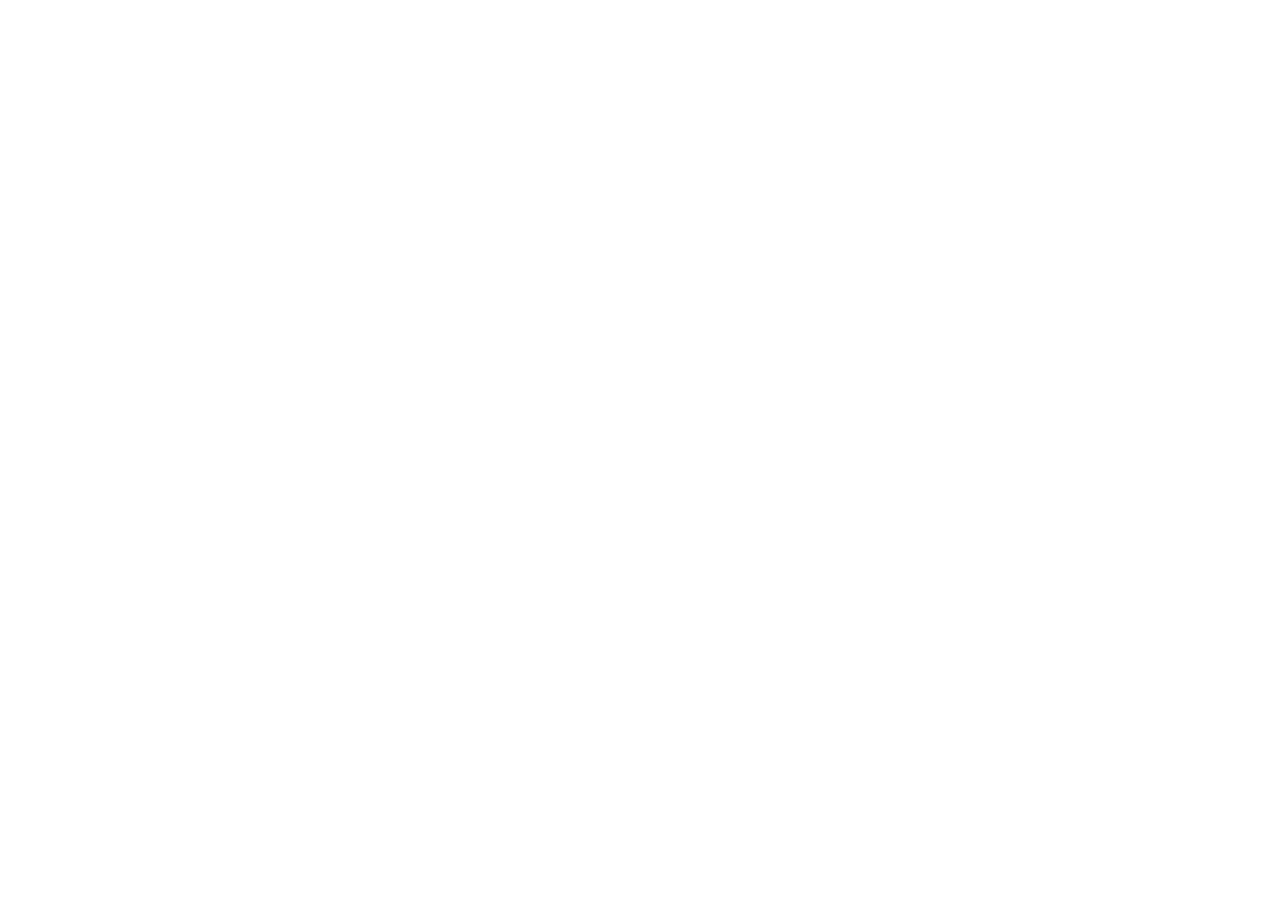
==== private_0517_story.html @ d997587d "Add files via upload" ====
<!DOCTYPE HTML>
<!--
	Ethereal by HTML5 UP
	html5up.net | @ajlkn
	Free for personal and commercial use under the CCA 3.0 license (html5up.net/license)
-->
<html>
	<head>
		<script>
			// 立即检查令牌
			(function() {
				const token = sessionStorage.getItem('access_token');
				if (token !== 'entry_granted_0517') {
					// 清除可能存在的伪造令牌
					sessionStorage.clear();
					window.location.href = "https://www.mps.gov.cn/n2253534/n2253543/c9257095/content.html";
				}
			})();
		</script>
		<title>我是你爹</title>
		<meta charset="utf-8" />
		<meta name="viewport" content="width=device-width, initial-scale=1, user-scalable=no" />
		<link rel="stylesheet" href="assets/css/main.css" />
		<link rel="icon" href="images/favicon.ico" type="image/x-icon">
    	<link rel="shortcut icon" href="images/favicon.ico" type="image/x-icon">
		<noscript><link rel="stylesheet" href="assets/css/noscript.css" /></noscript>
	</head>
	<body class="is-preload">

		<!-- Page Wrapper -->
			<div id="page-wrapper">

				<!-- Wrapper -->
					<div id="wrapper">

						<!-- Panel (Banner) -->
							<section class="panel banner right">
								<div class="content color0 span-3-75">
									<h1 class="major" style="font-size: 2.4rem;">草食章鱼&amp;汉谟拉比<br />
									共处记录站</h1>
									<p style="text-indent: 2em; font-size: 1rem; width: 22rem; max-width: 100%;line-height:1.6;">如果你看到了这段话，说明我已经把它做出来了。这很好；我希望我们的协议三·草履虫·汉谟拉比先生和草食章鱼·乐扣坦克·复活节石像女士以后都可以一直这样的好。</p>
									<ul class="actions">
										<li><a href="#first" class="button primary color1 circle icon solid fa-angle-right">Next</a></li>
									</ul>
								</div>
								<div class="image filtered span-1-75" data-position="25% 25%">
									<img src="images/pic01.png" alt="" />
								</div>
							</section>

						<!-- Panel (Spotlight) -->
							<section class="panel spotlight medium right" id="first">
								<div class="content span-7">
									<h2 class="major" style="font-size: 2.4rem;">相遇已是上上签</h2>
									<p style="text-indent: 2em; font-size: 1rem; width: 28rem; max-width: 100%;line-height:1.6;">或许分别并没有那么可怕：65万个小时后，当我们氧化成风，也能变成同一杯啤酒上两朵相邻的泡沫，在同一条光柱中打转。一切的原子都还在那里，不曾有任何变化，就算陨石击穿地球也仅仅只是重新洗了手中的牌。然而每每想到这一局我们恰好摸到了同花顺，恰好在牌被洗掉之前，能够看到你的笑靥，拥抱你的温温柔，我便又觉得相遇这件事，还是要比永恒更沉一些的。</p>
								</div>
								<div class="image filtered tinted" data-position="top left">
									<img src="images/pic02.jpg" alt="" />
								</div>
							</section>

						<section class="panel color1">
    <div class="intro joined" style="width: 38rem; max-width: 100%;">
        <h2 class="major" style="font-size: 2.4rem;">时间河中锚</h2>
        <p style="text-indent: 2em; font-size: 1rem; width: 38rem; max-width: 100%;">逝者如斯夫，不舍昼夜。所幸，我们的感情就像时间河中的锚；爱人的眼眸是时光的剪影；我们为彼此镌刻生命的痕迹。</p><p style="text-indent: 2em;">

		在过去，你是我生命中少女的香，是校园中的绚烂与纯真。而在未来，你是与我并肩走过四季的爱侣。我们的记忆会是冬日中氤氲的温泉蒸汽，是餐桌上烛光中伴侣的眼眸，是窝在沙发上披在我们身上的毯子和随手拆开的零食——电影或好或坏，情节也有可能被遗忘；但你靠在我肩上的重量、偶尔的笑声、以及灯光暗下去后那份安静的陪伴，会在记忆里停留很久很久。</p><p style="text-indent: 2em;">

		时间依旧残酷地向前；但，我们也在一点点填满它。过去不再只是远去的背影，未来也不只是模糊的想象——大概因为在每一个当下，你都在我身旁。</p>
    </div>
<div class="inner" style="display: flex; flex-direction: column; justify-content: center;">
    <h3 style="margin-bottom: 1.5rem; font-size: 2.8rem;">我们认识的时间</h3>
        <div id="timer-container" style="display: flex; gap: 20px; flex-wrap: wrap;">
            <div style="background: rgba(255, 255, 255, 0.1); padding: 35px 20px; border-radius: 15px; text-align: center; flex: 1; min-width: 140px; border: 1px solid rgba(255, 255, 255, 0.15); box-shadow: 0 4px 15px rgba(0,0,0,0.1);">
                <span id="days" style="display: block; font-size: 2.8rem; font-weight: bold; color: #ffffff; line-height: 1; letter-spacing: -1px;">0</span>
                <span style="font-size: 0.85rem; text-transform: uppercase; opacity: 0.6; letter-spacing: 0.15em; margin-top: 15px; display: block;">Days</span>
            </div>
            <div style="background: rgba(255, 255, 255, 0.1); padding: 35px 20px; border-radius: 15px; text-align: center; flex: 1; min-width: 140px; border: 1px solid rgba(255, 255, 255, 0.15); box-shadow: 0 4px 15px rgba(0,0,0,0.1);">
                <span id="hours" style="display: block; font-size: 2.8rem; font-weight: bold; color: #ffffff; line-height: 1;">0</span>
                <span style="font-size: 0.85rem; text-transform: uppercase; opacity: 0.6; letter-spacing: 0.15em; margin-top: 15px; display: block;">Hours</span>
            </div>
            <div style="background: rgba(255, 255, 255, 0.1); padding: 35px 20px; border-radius: 15px; text-align: center; flex: 1; min-width: 140px; border: 1px solid rgba(255, 255, 255, 0.15); box-shadow: 0 4px 15px rgba(0,0,0,0.1);">
                <span id="minutes" style="display: block; font-size: 2.8rem; font-weight: bold; color: #ffffff; line-height: 1;">0</span>
                <span style="font-size: 0.85rem; text-transform: uppercase; opacity: 0.6; letter-spacing: 0.15em; margin-top: 15px; display: block;">Minutes</span>
            </div>
            <div style="background: rgba(255, 255, 255, 0.1); padding: 35px 20px; border-radius: 15px; text-align: center; flex: 1; min-width: 140px; border: 1px solid rgba(255, 255, 255, 0.15); box-shadow: 0 4px 15px rgba(0,0,0,0.1);">
                <span id="seconds" style="display: block; font-size: 2.8rem; font-weight: bold; color: #ffffff; line-height: 1;">0</span>
                <span style="font-size: 0.85rem; text-transform: uppercase; opacity: 0.6; letter-spacing: 0.15em; margin-top: 15px; display: block;">Seconds</span>
            </div>
        </div>

        <script>
            function updateTimer() {
                const startDate = new Date('2021-01-16T00:00:00');
                const now = new Date();
                const diff = now - startDate;

                const d = Math.floor(diff / (1000 * 60 * 60 * 24));
                const h = Math.floor((diff / (1000 * 60 * 60)) % 24);
                const m = Math.floor((diff / (1000 * 60)) % 60);
                const s = Math.floor((diff / 1000) % 60);

                document.getElementById('days').innerText = d;
                document.getElementById('hours').innerText = h.toString().padStart(2, '0');
                document.getElementById('minutes').innerText = m.toString().padStart(2, '0');
                document.getElementById('seconds').innerText = s.toString().padStart(2, '0');
            }
            setInterval(updateTimer, 1000);
            updateTimer();
        </script>
    </div>
</section>

						<!-- Panel (Spotlight) -->
							<section class="panel spotlight large left">
								<div class="content span-3" style="width: 18rem; max-width: 100%;"">
									<h2 class="major" style="font-size: 2.4rem; ">好正经啊编不出来了</h2>
									<p style="text-indent: 2em; font-size: 1rem; width: 28rem; max-width: 100%; line-height:1.6;">海德格尔说，玫瑰花是没有理由的，它开花是因为它开花。我对你的爱也是，我爱你是因为你是你。你不必完美，不必时刻强大，也无需担惊受怕，这么多年过去，爱你已经像呼吸那样自然。老婆很可爱也很真诚，愿意把一颗真心就这样捧给我，我也会回以同样的真心。好正经啊编不出来了</p>
								</div>
								<div class="image filtered tinted" data-position="top right">
									<img src="images/pic03.jpg" alt="" />
								</div>
							</section>

						<!-- Panel -->
							<section class="panel">
								<div class="intro color2" style="width: 28rem; max-width: 100%; display: flex; flex-direction: column; justify-content: center; align-items: center; text-align: center;">
									<h2 class="major" style="font-size: 2.4rem; width: 100%; text-align: left;">照片墙</h2>
									<p style="text-indent: 2em; margin-top: 2rem; margin-bottom: 2rem; text-align: left;">每个小王子都有他独特的玫瑰。我们在这些像素的点点滴滴中记录下只有彼此能欣赏到的美貌。往后我们会有更多的合照；一张一张存下来，为我们的感情佩戴上最值得骄傲的证章。</p>
									<div class="illustration" style="width: 100%;">
										<img src="images/little_prince.png" alt="小王子与玫瑰" style="width: 80%; max-width: 200px; height: auto; opacity: 0.9;" />
									</div>
								</div>
								<div class="gallery">
									<div class="group span-3">
										<a href="images/gallery/fulls/01.jpg" class="image filtered span-3" data-position="bottom"><img src="images/gallery/thumbs/01.jpg" alt="" /></a>
										<a href="images/gallery/fulls/02.jpg" class="image filtered span-1-5" data-position="center"><img src="images/gallery/thumbs/02.jpg" alt="" /></a>
										<a href="images/gallery/fulls/03.jpg" class="image filtered span-1-5" data-position="bottom"><img src="images/gallery/thumbs/03.jpg" alt="" /></a>
									</div>
									<a href="images/gallery/fulls/04.jpg" class="image filtered span-2-5" data-position="top"><img src="images/gallery/thumbs/04.jpg" alt="" /></a>
									<div class="group span-4-5">
										<a href="images/gallery/fulls/05.jpg" class="image filtered span-3" data-position="top"><img src="images/gallery/thumbs/05.jpg" alt="" /></a>
										<a href="images/gallery/fulls/06.jpg" class="image filtered span-1-5" data-position="center"><img src="images/gallery/thumbs/06.jpg" alt="" /></a>
										<a href="images/gallery/fulls/07.jpg" class="image filtered span-1-5" data-position="bottom"><img src="images/gallery/thumbs/07.jpg" alt="" /></a>
										<a href="images/gallery/fulls/08.jpg" class="image filtered span-3" data-position="top"><img src="images/gallery/thumbs/08.jpg" alt="" /></a>
									</div>
									<a href="images/gallery/fulls/09.jpg" class="image filtered span-2-5" data-position="right"><img src="images/gallery/thumbs/09.jpg" alt="" /></a>
								</div>
							</section>

						<!-- Panel -->
							<section class="panel color4-alt">
								<div class="intro color4" style="width:25rem">
									<h2 class="major">写在后面的话</h2>
									<p style="width:18rem; text-indent: 2em">我做这些的初衷是为了创造一个安放我们记忆的地方。每每想到我们的生活中有那么多与彼此共同创造的细碎美好在记忆中被慢慢遗忘，我便又要感到深深的遗憾了。当然——我们总是可以创造更多，我们有往后余生那大把大把的时间。唉，可惜人总是不知足的；我便也这样笨拙地以这种方式收集我们所有细碎的美好。</p>
								</div>
								<div class="inner columns divided">
									<div class="span-3-25" style="width: 32rem; max-width: 100%;">
										<section id="features">
										<header>
											<h2 style="font-size: 2rem;">功能</h2>
										</header>
										<div class="content">
											<div class="feature-container">
												<div class="feature-column">
													<a href="#guestbook" class="button primary fit">留言板</a>
													<a href="#todo-list" class="button fit">恋爱清单</a>
												</div>
												<!-- <div class="feature-column">
													<a href="playlist.html" class="button fit">我们的歌单</a>
													<a href="timeline.html" class="button fit">时间轴</a>
												</div> -->
												<div class="feature-column">
													<a href="album.html" class="button fit">相册回顾</a>
													<a href="tools.html" class="button fit">决策小工具</a>
												</div>
												</div>
										</div>
									</section>
									</div>
								</div>
							</section>

						<!-- Panel -->
							<section class="panel color2-alt">
								<div class="intro color2">
									<h2 class="major">想不出来写啥了</h2>
									<p>啊啊啊啊啊啊宝宝你是一个香香软软甜甜糯糯蜂蜜奶油甜甜腻腻酥酥脆脆滑滑嫩嫩绵绵密密弹弹润润丝丝滑滑蓬蓬松松香香甜甜油油润润细细软软密密实实润润甜甜酥酥软软嫩嫩滑滑松松软软甜甜蜜蜜细细绵绵香香浓浓的小蛋糕 </p>
								</div>
<div class="inner columns aligned">
  <div class="inner" style="display: flex !important; flex-wrap: nowrap !important; align-items: flex-start; padding-left: 2rem !important; margin-left: 0 !important;">
    
    <div id="guestbook" class="span-2-25" style="margin-right: 2rem; margin-left: 0rem !important;"" > 
        <h3 class="major" style="font-size: 1.8rem; width: 100%;">发送留言</h3>
        <form id="guestbook-form">
            <div class="field">
                <label for="gb-name" style="font-size: 1.2rem; width: 100%;">昵称</label>
                <input type="text" name="gb-name" id="gb-name" placeholder="你的名字" />
            </div>
            <div class="field" style="margin-top: 1rem !important;">
                <label for="gb-message" style="font-size: 1.2rem; width: 100%;">想说的话</label>
                <textarea name="gb-message" id="gb-message" placeholder="写下此刻的想法..." rows="4"></textarea>
            </div>
            <ul class="actions" style="margin-top: 2rem !important;">
                <li><input type="submit" value="提交留言" class="primary" style="font-size: 1.2rem !important;"/></li>
            </ul>
        </form>
		
    </div>

			<div class="span-3-5" style="white-space: nowrap; height: 500px; display: block !important;">
			
			<div style="display: inline-block; vertical-align: top; white-space: normal; width: 80%; padding-right: 2rem; margin-top: 0;">
				<h3 class="major" style="font-size: 1.8rem; width: 100%;">留言墙</h3>
				<div id="message-list" style="overflow-y: auto; max-height: 400px; padding-right: 1rem;">
					<div class="box" style="margin-bottom: 1rem;">
						<p><strong>0517:</strong> 测试</p>
						<span style="font-size: 0.8rem; color: rgba(255,255,255,0.5);">2026-04-27</span>
					</div>
				</div>
			</div>

			<div style="
				display: inline-block; 
				vertical-align: top; 
				position: relative;
				top: -20px;           
				width: 6px; 
				height: 460px; 
				background: rgba(255, 255, 255, 0.6); ">
			</div>
		</div>

</div>


<style>
    #list-section { 
        width: 500px; 
        height: 300px; 
        overflow-y: auto; 
        border-bottom: 1px dashed rgba(255,255,255,0.2); 
        margin-bottom: 10px; 
    }
    
	.list-item { 
		display: flex; 
		align-items: center; 
		padding: 12px 8px;   
		border-bottom: 1px solid rgba(255,255,255,0.1); 
	}
    
    .icon-box { 
        width: 20px; 
        height: 20px; 
        border: 2px solid #fff; 
        margin-right: 10px; 
        display: flex; 
        align-items: center; 
        justify-content: center; 
        cursor: pointer; 
        flex-shrink: 0; 
    }

    .circle { border-radius: 50%; }
    .square { border-radius: 2px; }

    .content { 
        flex-grow: 1; 
        color: #fff; 
        white-space: normal;
        word-break: break-all;
        line-height: 1.4;
		font-size: 26px;
    }

    .completed { text-decoration: line-through; opacity: 0.5; text-decoration-thickness: 1.5px;}
    .to-delete { text-decoration: line-through; color: #ffff00; text-decoration-thickness: 1.5px;}
    
    .checked-green::after { 
		content: '✓'; 
		color: #00ff00; 
		font-weight: bold; 
		font-size: 28px;
	}
    .checked-red::after { 
		content: '✘'; 
		color: #ff0000; 
		font-weight: bold; 
		font-size: 28px;
		font-family: "Comic Sans MS", "Cursive", sans-serif; 
    	display: block;
    	transform: rotate(5deg);
	}	
    
    .controls { 
		display: flex; 
		gap: 10px; 
		align-items: center; 
		width: 500px; 
		margin-top: 10px; 
	}
    
    #input-box { 
        flex-grow: 1; 
        height: 30px; 
        padding: 0 10px; 
        visibility: hidden; 
        background: rgba(255,255,255,0.1); 
        border: 1px solid #fff; 
        color: #fff; 
        min-width: 0;
    }
    
    .btn-todo { 
        width: 60px; 
        height: 45px; 
        cursor: pointer; 
        font-size: 24px; 
        background: none; 
        border: 1px solid #fff; 
        color: #fff; 
        flex-shrink: 0; 

		display: flex;
		align-items: center;      
		justify-content: center;  
		padding: 0;               
    }

	.todo-wrapper {
		display: flex;
		flex-direction: column; 
		align-items: flex-start; 
		width: 500px;           
	}


	#list-section, .controls {
		flex-shrink: 0; 
	}
</style>

<div class="todo-wrapper" id="todo-list">
    <div class="todo-header"><h3 style="font-size: 1.8rem;">想要共同做的todo-list</h3></div>

    <div id="list-section">
        <div id="list-container"></div>
    </div>

    <div class="controls">
        <input type="text" id="input-box" placeholder="输入新任务...">
        <button id="btn-main" class="btn-todo">+</button>
        <button id="btn-sub" class="btn-todo">🗑</button>
    </div>
</div>

			<div style="
				display: inline-block; 
				vertical-align: top; 
				position: relative;
				top: -20px;           
				width: 6px; 
				height: 460px; 
				background: rgba(255, 255, 255, 0.6);
				margin-left: 8rem !important; ">
			</div>

<script>
    (function() {
		let mode = 'normal';
		const listContainer = document.getElementById('list-container');
		const inputBox = document.getElementById('input-box');
		const btnMain = document.getElementById('btn-main');
		const btnSub = document.getElementById('btn-sub');

		btnMain.addEventListener('click', () => handleMainBtn());
		btnSub.addEventListener('click', () => handleSubBtn());
		window.addEventListener('load', loadData);

  		addEventListener('load', loadData);

        function saveData() {
			const items = Array.from(document.querySelectorAll('.list-item')).map(item => ({
				text: item.querySelector('.content').innerText,
				isCompleted: item.querySelector('.content').classList.contains('completed')
			}));
			localStorage.setItem('myTodoList', JSON.stringify(items));
		}

        function loadData() {
            const savedData = localStorage.getItem('myTodoList');
            if (savedData) {
                const items = JSON.parse(savedData);
                listContainer.innerHTML = '';
                items.forEach(item => { createItemDOM(item.text, item.isCompleted); });
            }
        }

        function createItemDOM(text, isCompleted) {
			const itemDiv = document.createElement('div');
			itemDiv.className = 'list-item';
			
			itemDiv.innerHTML = `
				<div class="icon-box circle ${isCompleted ? 'checked-green' : ''}"></div>
				<div class="content ${isCompleted ? 'completed' : ''}">${text}</div>
			`;
			listContainer.appendChild(itemDiv);
		}

			listContainer.addEventListener('click', (e) => {
				const icon = e.target.closest('.icon-box');
				if (!icon) return;

				if (mode === 'normal') {
					const content = icon.nextElementSibling;
					icon.classList.toggle('checked-green');
					content.classList.toggle('completed');
					saveData();
				} else if (mode === 'deleting') {
					const content = icon.nextElementSibling;
					icon.classList.toggle('checked-red');
					content.classList.toggle('to-delete');
				}
		});


        window.handleMainBtn = function() {
            if (mode === 'normal') enterAddMode();
            else if (mode === 'adding') submitAdd();
            else if (mode === 'deleting') confirmDelete();
        };

        window.handleSubBtn = function() {
            if (mode === 'normal') enterDeleteMode();
            else resetUI();
        };

        function enterAddMode() {
            mode = 'adding';
            inputBox.style.visibility = 'visible';
            btnMain.innerText = '√';
            btnSub.innerText = 'X';
        }

        function submitAdd() {
            const text = inputBox.value.trim();
            if (text) {
                createItemDOM(text, false);
                saveData();
            }
            resetUI();
        }

        function enterDeleteMode() {
			mode = 'deleting';
			btnMain.innerText = '√';
			btnSub.innerText = 'X';
			document.querySelectorAll('.icon-box').forEach(icon => {
				icon.className = 'icon-box square';
			});
		}

        function confirmDelete() {
            document.querySelectorAll('.list-item').forEach(item => {
                if (item.querySelector('.to-delete')) item.remove();
            });
            saveData();
            resetUI();
        }

        function resetUI() {
			mode = 'normal';
			inputBox.value = '';
			inputBox.style.visibility = 'hidden';
			btnMain.innerText = '+';
			btnSub.innerText = '🗑';	
			document.querySelectorAll('.list-item').forEach(item => {
				const icon = item.querySelector('.icon-box');
				const content = item.querySelector('.content');
				
				icon.className = `icon-box circle ${content.classList.contains('completed') ? 'checked-green' : ''}`;
				content.classList.remove('to-delete');
			});
		}
    })();
</script>
</div>
									
									
									
									
							</section>

						<!-- Copyright -->
							<div class="copyright">&copy; Untitled. Design: <a href="https://html5up.net">HTML5 UP</a>.</div>

					</div>

			</div>

		<!-- Scripts -->
			<script src="assets/js/jquery.min.js"></script>
			<script src="assets/js/browser.min.js"></script>
			<script src="assets/js/breakpoints.min.js"></script>
			<script src="assets/js/main.js"></script>

<script>
document.addEventListener('DOMContentLoaded', () => {
    const form = document.getElementById('guestbook-form');
    const messageList = document.getElementById('message-list');

    // 1. 页面加载时：从 localStorage 读取并渲染已有留言
    const loadMessages = () => {
        const savedMessages = JSON.parse(localStorage.getItem('my_guestbook_messages')) || [];
        messageList.innerHTML = ''; // 清空当前列表
        savedMessages.forEach(msg => {
            renderMessage(msg.name, msg.content, msg.date);
        });
    };

    // 2. 渲染单条留言的函数 (保持你原来的 HTML 结构)
    const renderMessage = (name, content, date) => {
        const messageBox = document.createElement('div');
        messageBox.className = 'box';
        messageBox.style.marginBottom = '1rem';
        messageBox.innerHTML = `
            <p><strong>${name}:</strong> ${content}</p>
            <span style="font-size: 0.8rem; color: rgba(255,255,255,0.5);">${date}</span>
        `;
        // 新留言放在最上面
        messageList.insertBefore(messageBox, messageList.firstChild);
    };

    // 3. 提交表单时的逻辑
    form.addEventListener('submit', (e) => {
        e.preventDefault(); // 阻止页面刷新

        const nameInput = document.getElementById('gb-name');
        const messageInput = document.getElementById('gb-message');
        
        if (!nameInput.value || !messageInput.value) return;

        const date = new Date().toISOString().split('T')[0]; // 获取当前日期 YYYY-MM-DD
        const newMsg = {
            name: nameInput.value,
            content: messageInput.value,
            date: date
        };

        // 保存到 localStorage
        const savedMessages = JSON.parse(localStorage.getItem('my_guestbook_messages')) || [];
        savedMessages.push(newMsg);
        localStorage.setItem('my_guestbook_messages', JSON.stringify(savedMessages));

        // 实时同步到右侧墙上
        renderMessage(newMsg.name, newMsg.content, newMsg.date);

        // 清空输入框
        form.reset();
    });

    loadMessages();
});
</script>

	</body>
</html>
---- assets/css/main.css ----
@import url(fontawesome-all.min.css);
@import url("https://fonts.googleapis.com/css?family=Source+Sans+Pro:300,400,300i,400i");

/*
	Ethereal by HTML5 UP
	html5up.net | @ajlkn
	Free for personal and commercial use under the CCA 3.0 license (html5up.net/license)
*/

html, body, div, span, applet, object,
iframe, h1, h2, h3, h4, h5, h6, p, blockquote,
pre, a, abbr, acronym, address, big, cite,
code, del, dfn, em, img, ins, kbd, q, s, samp,
small, strike, strong, sub, sup, tt, var, b,
u, i, center, dl, dt, dd, ol, ul, li, fieldset,
form, label, legend, table, caption, tbody,
tfoot, thead, tr, th, td, article, aside,
canvas, details, embed, figure, figcaption,
footer, header, hgroup, menu, nav, output, ruby,
section, summary, time, mark, audio, video {
	margin: 0;
	padding: 0;
	border: 0;
	font-size: 100%;
	font: inherit;
	vertical-align: baseline;}

article, aside, details, figcaption, figure,
footer, header, hgroup, menu, nav, section {
	display: block;}

body {
	line-height: 1;
}

ol, ul {
	list-style: none;
}

blockquote, q {
	quotes: none;
}

	blockquote:before, blockquote:after, q:before, q:after {
		content: '';
		content: none;
	}

table {
	border-collapse: collapse;
	border-spacing: 0;
}

body {
	-webkit-text-size-adjust: none;
}

mark {
	background-color: transparent;
	color: inherit;
}

input::-moz-focus-inner {
	border: 0;
	padding: 0;
}

input, select, textarea {
	-moz-appearance: none;
	-webkit-appearance: none;
	-ms-appearance: none;
	appearance: none;
}

/* Page */

	@-moz-keyframes load-spinner {
		0% {
			-moz-transform: rotate(0deg);
			-webkit-transform: rotate(0deg);
			-ms-transform: rotate(0deg);
			transform: rotate(0deg);
		}

		100% {
			-moz-transform: rotate(360deg);
			-webkit-transform: rotate(360deg);
			-ms-transform: rotate(360deg);
			transform: rotate(360deg);
		}
	}

	@-webkit-keyframes load-spinner {
		0% {
			-moz-transform: rotate(0deg);
			-webkit-transform: rotate(0deg);
			-ms-transform: rotate(0deg);
			transform: rotate(0deg);
		}

		100% {
			-moz-transform: rotate(360deg);
			-webkit-transform: rotate(360deg);
			-ms-transform: rotate(360deg);
			transform: rotate(360deg);
		}
	}

	@-ms-keyframes load-spinner {
		0% {
			-moz-transform: rotate(0deg);
			-webkit-transform: rotate(0deg);
			-ms-transform: rotate(0deg);
			transform: rotate(0deg);
		}

		100% {
			-moz-transform: rotate(360deg);
			-webkit-transform: rotate(360deg);
			-ms-transform: rotate(360deg);
			transform: rotate(360deg);
		}
	}

	@keyframes load-spinner {
		0% {
			-moz-transform: rotate(0deg);
			-webkit-transform: rotate(0deg);
			-ms-transform: rotate(0deg);
			transform: rotate(0deg);
		}

		100% {
			-moz-transform: rotate(360deg);
			-webkit-transform: rotate(360deg);
			-ms-transform: rotate(360deg);
			transform: rotate(360deg);
		}
	}

	@-ms-viewport {
		width: device-width;
	}

	html {
		width: 100%;
		height: 100%;
	}

	html {
		box-sizing: border-box;
	}

	*, *:before, *:after {
		box-sizing: inherit;
	}

	body {
		display: -moz-flex;
		display: -webkit-flex;
		display: -ms-flex;
		display: flex;
		-moz-align-items: center;
		-webkit-align-items: center;
		-ms-align-items: center;
		align-items: center;
		-moz-justify-content: -moz-flex-start;
		-webkit-justify-content: -webkit-flex-start;
		-ms-justify-content: -ms-flex-start;
		justify-content: flex-start;
		-ms-overflow-style: scrollbar;
		width: 100%;
		height: 100%;
		min-height: 30rem;
		overflow: hidden;
	}

		body:before {
			-moz-animation: load-spinner 1s infinite linear;
			-webkit-animation: load-spinner 1s infinite linear;
			-ms-animation: load-spinner 1s infinite linear;
			animation: load-spinner 1s infinite linear;
			-moz-transition: opacity 0.25s ease;
			-webkit-transition: opacity 0.25s ease;
			-ms-transition: opacity 0.25s ease;
			transition: opacity 0.25s ease;
			-moz-transition-delay: 0s;
			-webkit-transition-delay: 0s;
			-ms-transition-delay: 0s;
			transition-delay: 0s;
			pointer-events: none;
			content: '';
			display: block;
			position: absolute;
			top: 50%;
			left: 50%;
			width: 4rem;
			height: 4rem;
			margin: -2rem 0 0 -2rem;
			background-image: url("data:image/svg+xml;charset=utf8,%3Csvg xmlns='http://www.w3.org/2000/svg' xmlns:xlink='http://www.w3.org/1999/xlink' width='96px' height='96px' viewBox='0 0 96 96' zoomAndPan='disable'%3E%3Cstyle%3Ecircle %7Bfill: transparent%3B stroke: %232e2b37%3B stroke-width: 1.5px%3B %7D%3C/style%3E%3Cdefs%3E%3CclipPath id='corner'%3E%3Cpolygon points='0,0 48,0 48,48 96,48 96,96 0,96' /%3E%3C/clipPath%3E%3C/defs%3E%3Cg clip-path='url(%23corner)'%3E%3Ccircle cx='48' cy='48' r='32'/%3E%3C/g%3E%3C/svg%3E");
			background-position: center;
			background-repeat: no-repeat;
			background-size: 4rem;
			opacity: 0;
		}

		body:after {
			pointer-events: none;
			content: '';
			display: block;
			position: fixed;
			top: 0;
			left: 0;
			width: 100%;
			height: 100%;
			z-index: -1;
			background-attachment: fixed;
			background-color: #e1e6e1;
			background-image: url("../../images/overlay.png"), url("../../images/bg.jpg");
			background-repeat: repeat, repeat-x;
			background-size: 128px 128px, cover;
		}

		body.is-preload *, body.is-preload *:before, body.is-preload *:after {
			-moz-animation: none !important;
			-webkit-animation: none !important;
			-ms-animation: none !important;
			animation: none !important;
			-moz-transition: none !important;
			-webkit-transition: none !important;
			-ms-transition: none !important;
			transition: none !important;
		}

		body.is-preload:before {
			-moz-transition: opacity 1s ease;
			-webkit-transition: opacity 1s ease;
			-ms-transition: opacity 1s ease;
			transition: opacity 1s ease;
			-moz-transition-delay: 0.75s;
			-webkit-transition-delay: 0.75s;
			-ms-transition-delay: 0.75s;
			transition-delay: 0.75s;
			opacity: 0.25;
		}

	@media screen and (max-width: 736px) {

		html {
			height: auto;
		}

		body {
			height: auto;
			overflow-x: hidden;
			overflow-y: auto;
		}

	}

	@media screen and (max-width: 480px) {

		html, body {
			min-width: 320px;
		}

	}

/* Typography */

	html {
		font-size: 18pt;
		font-size: 1vmax;
	}

		@media screen and (max-width: 1680px) {

			html {
				font-size: 12pt;
				font-size: 1.1vmax;
			}

		}

		@media screen and (max-width: 1280px) {

			html {
				font-size: 11pt;
				font-size: 1.5vmax;
			}

		}

	body, input, select, textarea {
		color: rgba(255, 255, 255, 0.75);
		font-family: "Source Sans Pro", Helvetica, sans-serif;
		font-size: 1rem;
		font-weight: 300;
		line-height: 1.65;
	}

	a {
		-moz-transition: color 0.2s ease-in-out, border-bottom-color 0.2s ease-in-out;
		-webkit-transition: color 0.2s ease-in-out, border-bottom-color 0.2s ease-in-out;
		-ms-transition: color 0.2s ease-in-out, border-bottom-color 0.2s ease-in-out;
		transition: color 0.2s ease-in-out, border-bottom-color 0.2s ease-in-out;
		color: inherit;
		border-bottom: dotted 1px;
		text-decoration: none;
	}

		a:hover {
			border-bottom-color: transparent;
			color: #ffe4b4;
		}

	strong, b {
		color: rgba(255, 255, 255, 0.875);
		font-weight: 400;
	}

	em, i {
		font-style: italic;
	}

	p {
		margin: 0 0 1.5rem 0;
	}

		body.is-ie p {
			width: 100%;
		}

	h1, h2, h3, h4, h5, h6 {
		color: rgba(255, 255, 255, 0.875);
		font-family: Arial, Helvetica, sans-serif;
		font-weight: 700;
		line-height: 1.3;
		margin: 0 0 0.75rem 0;
		letter-spacing: -0.05em;
	}

		h1 a, h2 a, h3 a, h4 a, h5 a, h6 a {
			color: inherit;
			text-decoration: none;
		}

	h1.major, h2.major, h3.major {
		position: relative;
	}

		h1.major:after, h2.major:after, h3.major:after {
			content: '';
			position: absolute;
			left: 0;
			width: 3.5rem;
			height: 0.1rem;
			background-color: rgba(255, 255, 255, 0.25);
		}

	h1 {
		font-size: 3rem;
		line-height: 1.2;
	}

		h1.major {
			margin: 0 0 2.625rem 0;
		}

			h1.major:after {
				bottom: -1.325rem;
			}

	h2 {
		font-size: 1.75rem;
		line-height: 1.2;
	}

		h2.major {
			margin: 0 0 1.9875rem 0;
		}

			h2.major:after {
				bottom: -1.2rem;
			}

	h3 {
		font-size: 1.325rem;
	}

		h3.major {
			margin: 0 0 1.875rem 0;
		}

			h3.major:after {
				bottom: -0.75rem;
			}

	h4 {
		font-size: 1rem;
	}

	h5 {
		font-size: 0.9rem;
	}

	h6 {
		font-size: 0.7rem;
	}

	sub {
		font-size: 0.8rem;
		position: relative;
		top: 0.5rem;
	}

	sup {
		font-size: 0.8rem;
		position: relative;
		top: -0.5rem;
	}

	blockquote {
		border-left: solid 0.25rem rgba(255, 255, 255, 0.25);
		font-style: italic;
		margin: 0 0 1.5rem 0;
		padding: 0.375rem 0 0.375rem 1.5rem;
	}

	code {
		background: rgba(255, 255, 255, 0.075);
		border-radius: 0.25rem;
		font-family: "Courier New", monospace;
		font-size: 0.8rem;
		margin: 0 0.25rem;
		padding: 0.25rem 0.65rem;
	}

	pre {
		-webkit-overflow-scrolling: touch;
		font-family: "Courier New", monospace;
		font-size: 0.8rem;
		margin: 0 0 1.5rem 0;
		white-space: pre-wrap;
	}

		pre code {
			display: block;
			line-height: 1.625;
			padding: 1rem 1.5rem;
			overflow-x: auto;
			margin: 0;
		}

	hr {
		border: 0;
		border-bottom: solid 2px rgba(255, 255, 255, 0.25);
		margin: 1.875rem 0;
	}

	.align-left {
		text-align: left;
	}

	.align-center {
		text-align: center;
	}

	.align-right {
		text-align: right;
	}

	@media screen and (max-width: 736px) {

		html {
			font-size: 12pt;
		}

		h1 {
			font-size: 2.25rem;
			line-height: 1.2;
		}

			h1.major {
				margin: 0 0 2.625rem 0;
			}

				h1.major:after {
					bottom: -1.325rem;
				}

		h2 {
			font-size: 1.5rem;
			line-height: 1.2;
		}

			h2.major {
				margin: 0 0 1.9875rem 0;
			}

				h2.major:after {
					bottom: -1.2rem;
				}

		h3 {
			font-size: 1rem;
		}

			h3.major {
				margin: 0 0 1.875rem 0;
			}

				h3.major:after {
					bottom: -0.75rem;
				}

		h4 {
			font-size: 1rem;
		}

		h5 {
			font-size: 0.9rem;
		}

		h6 {
			font-size: 0.7rem;
		}

		h1 br, h2 br, h3 br, h4 br, h5 br, h6 br {
			display: none;
		}

	}

	@media screen and (max-width: 360px) {

		html {
			font-size: 11pt;
		}

	}

/* Form */

	form {
		margin: 0 0 1.5rem 0;
	}

		form > :last-child {
			margin-bottom: 0;
		}

		form > .fields {
			display: -moz-flex;
			display: -webkit-flex;
			display: -ms-flex;
			display: flex;
			-moz-flex-wrap: wrap;
			-webkit-flex-wrap: wrap;
			-ms-flex-wrap: wrap;
			flex-wrap: wrap;
			width: calc(100% + 3rem);
			margin: -1.5rem 0 1.5rem -1.5rem;
		}

			form > .fields > .field {
				-moz-flex-grow: 0;
				-webkit-flex-grow: 0;
				-ms-flex-grow: 0;
				flex-grow: 0;
				-moz-flex-shrink: 0;
				-webkit-flex-shrink: 0;
				-ms-flex-shrink: 0;
				flex-shrink: 0;
				padding: 1.5rem 0 0 1.5rem;
				width: calc(100% - 1.5rem);
			}

				form > .fields > .field.half {
					width: calc(50% - 0.75rem);
				}

				form > .fields > .field.third {
					width: calc(100%/3 - 0.5rem);
				}

				form > .fields > .field.quarter {
					width: calc(25% - 0.375rem);
				}

		@media screen and (max-width: 736px) {

			form > .fields {
				width: calc(100% + 2.25rem);
				margin: -1.125rem 0 1.5rem -1.125rem;
			}

				form > .fields > .field {
					padding: 1.125rem 0 0 1.125rem;
					width: calc(100% - 1.125rem);
				}

					form > .fields > .field.half {
						width: calc(100% - 1.125rem);
					}

					form > .fields > .field.third {
						width: calc(100% - 1.125rem);
					}

					form > .fields > .field.quarter {
						width: calc(100% - 1.125rem);
					}

		}

	label {
		color: rgba(255, 255, 255, 0.875);
		display: block;
		font-family: Arial, Helvetica, sans-serif;
		font-size: 0.8rem;
		font-weight: 700;
		margin: 0 0 0.4875rem 0;
	}

	input[type="text"],
	input[type="password"],
	input[type="email"],
	input[type="tel"],
	select,
	textarea {
		-moz-appearance: none;
		-webkit-appearance: none;
		-ms-appearance: none;
		appearance: none;
		background: transparent;
		border: solid 2px rgba(255, 255, 255, 0.25);
		border-radius: 0.25rem;
		color: inherit;
		display: block;
		outline: 0;
		padding: 0 0.75rem;
		text-decoration: none;
		width: 100%;
	}

		input[type="text"]:invalid,
		input[type="password"]:invalid,
		input[type="email"]:invalid,
		input[type="tel"]:invalid,
		select:invalid,
		textarea:invalid {
			box-shadow: none;
		}

		input[type="text"]:focus,
		input[type="password"]:focus,
		input[type="email"]:focus,
		input[type="tel"]:focus,
		select:focus,
		textarea:focus {
			border-color: #ffe4b4;
		}

	option {
		background-color: rgba(255, 255, 255, 0.875);
		color: #2e2b37;
	}

	select {
		background-image: url("data:image/svg+xml;charset=utf8,%3Csvg xmlns='http://www.w3.org/2000/svg' width='40' height='40' preserveAspectRatio='none' viewBox='0 0 40 40'%3E%3Cpath d='M9.4,12.3l10.4,10.4l10.4-10.4c0.2-0.2,0.5-0.4,0.9-0.4c0.3,0,0.6,0.1,0.9,0.4l3.3,3.3c0.2,0.2,0.4,0.5,0.4,0.9 c0,0.4-0.1,0.6-0.4,0.9L20.7,31.9c-0.2,0.2-0.5,0.4-0.9,0.4c-0.3,0-0.6-0.1-0.9-0.4L4.3,17.3c-0.2-0.2-0.4-0.5-0.4-0.9 c0-0.4,0.1-0.6,0.4-0.9l3.3-3.3c0.2-0.2,0.5-0.4,0.9-0.4S9.1,12.1,9.4,12.3z' fill='rgba(255, 255, 255, 0.25)' /%3E%3C/svg%3E");
		background-size: 1.25rem;
		background-repeat: no-repeat;
		background-position: calc(100% - 1rem) center;
		height: 2.5rem;
		padding-right: 2.5rem;
		text-overflow: ellipsis;
	}

		select option {
			color: rgba(255, 255, 255, 0.875);
			background: #2e2b37;
		}

		select:focus::-ms-value {
			background-color: transparent;
		}

		select::-ms-expand {
			display: none;
		}

	input[type="text"],
	input[type="password"],
	input[type="email"],
	select {
		height: 2.5rem;
	}

	textarea {
		padding: 0.75rem 1rem;
	}

	input[type="checkbox"],
	input[type="radio"] {
		-moz-appearance: none;
		-webkit-appearance: none;
		-ms-appearance: none;
		appearance: none;
		display: block;
		float: left;
		margin-right: -2rem;
		opacity: 0;
		width: 1rem;
		z-index: -1;
	}

		input[type="checkbox"] + label,
		input[type="radio"] + label {
			text-decoration: none;
			position: relative;
			color: rgba(255, 255, 255, 0.75);
			cursor: pointer;
			display: inline-block;
			font-size: 1rem;
			font-weight: 300;
			margin-bottom: 0;
			padding-left: 2.5rem;
			padding-right: 1rem;
		}

			input[type="checkbox"] + label:before,
			input[type="radio"] + label:before {
				-moz-osx-font-smoothing: grayscale;
				-webkit-font-smoothing: antialiased;
				display: inline-block;
				font-style: normal;
				font-variant: normal;
				text-rendering: auto;
				line-height: 1;
				text-transform: none !important;
				font-family: 'Font Awesome 5 Free';
				font-weight: 900;
			}

			input[type="checkbox"] + label:before,
			input[type="radio"] + label:before {
				content: '';
				display: inline-block;
				font-size: 0.8rem;
				position: absolute;
				top: 0;
				left: 0;
				width: 1.6875rem;
				height: 1.6875rem;
				line-height: 1.6875rem;
				background: rgba(255, 255, 255, 0.075);
				border: solid 1px rgba(255, 255, 255, 0.25);
				border-radius: 0.25rem;
				color: #2e2b37;
				text-align: center;
			}

				body.is-ie input[type="checkbox"] + label:before, body.is-ie
				input[type="radio"] + label:before {
					line-height: 1.5;
				}

		input[type="checkbox"]:checked + label:before,
		input[type="radio"]:checked + label:before {
			content: '\f00c';
			background: rgba(255, 255, 255, 0.875);
			border-color: rgba(255, 255, 255, 0.875);
		}

		input[type="checkbox"]:focus + label:before,
		input[type="radio"]:focus + label:before {
			border-color: #ffe4b4;
			box-shadow: 0 0 0 1px #ffe4b4;
		}

		input[type="checkbox"]:focus:checked + label:before,
		input[type="radio"]:focus:checked + label:before {
			background: #ffe4b4;
		}

		input[type="checkbox"].color1 + label:before,
		input[type="radio"].color1 + label:before {
			color: #726193;
		}

		input[type="checkbox"].color2 + label:before,
		input[type="radio"].color2 + label:before {
			color: #e37b7c;
		}

		input[type="checkbox"].color3 + label:before,
		input[type="radio"].color3 + label:before {
			color: #ffe4b4;
		}

		input[type="checkbox"].color4 + label:before,
		input[type="radio"].color4 + label:before {
			color: #353865;
		}

	input[type="checkbox"] + label:before {
		border-radius: 0.25rem;
	}

	input[type="radio"] + label:before {
		border-radius: 100%;
	}

	::-webkit-input-placeholder {
		color: rgba(255, 255, 255, 0.5) !important;
		opacity: 1.0;
	}

	:-moz-placeholder {
		color: rgba(255, 255, 255, 0.5) !important;
		opacity: 1.0;
	}

	::-moz-placeholder {
		color: rgba(255, 255, 255, 0.5) !important;
		opacity: 1.0;
	}

	:-ms-input-placeholder {
		color: rgba(255, 255, 255, 0.5) !important;
		opacity: 1.0;
	}

/* Icon */

	.icon {
		text-decoration: none;
		position: relative;
		border-bottom: none;
	}

		.icon:before {
			-moz-osx-font-smoothing: grayscale;
			-webkit-font-smoothing: antialiased;
			display: inline-block;
			font-style: normal;
			font-variant: normal;
			text-rendering: auto;
			line-height: 1;
			text-transform: none !important;
			font-family: 'Font Awesome 5 Free';
			font-weight: 400;
		}

		.icon > .label {
			display: none;
		}

		.icon:before {
			line-height: inherit;
		}

		.icon.solid:before {
			font-weight: 900;
		}

		.icon.brands:before {
			font-family: 'Font Awesome 5 Brands';
		}

/* Image */

	.image {
		display: inline-block;
		position: relative;
		border: 0;
	}

		.image.filtered:after {
			background-image: url("../../images/overlay.png"), linear-gradient(45deg, rgba(114, 97, 147, 0.25) 25%, rgba(227, 123, 124, 0.25) 50%, rgba(255, 228, 180, 0.25));
			background-size: 128px 128px, auto;
			pointer-events: none;
			content: '';
			position: absolute;
			top: 0;
			left: 0;
			width: 100%;
			height: 100%;
			opacity: 1;
			z-index: 1;
		}

		.image.filtered.tinted:after {
			background-image: url("../../images/overlay.png"), linear-gradient(45deg, rgba(114, 97, 147, 0.25) 25%, rgba(227, 123, 124, 0.25) 50%, rgba(255, 228, 180, 0.25)), linear-gradient(0deg, rgba(0, 0, 0, 0.125), rgba(0, 0, 0, 0.125));
			background-size: 128px 128px, auto, auto;
		}

		.image[data-position] img {
			-moz-object-fit: cover;
			-webkit-object-fit: cover;
			-ms-object-fit: cover;
			object-fit: cover;
			display: block;
			position: absolute;
			top: 0;
			left: 0;
			width: 100%;
			height: 100%;
		}

		.image[data-position="top left"] img {
			-moz-object-position: top left;
			-webkit-object-position: top left;
			-ms-object-position: top left;
			object-position: top left;
		}

		.image[data-position="top"] img {
			-moz-object-position: top;
			-webkit-object-position: top;
			-ms-object-position: top;
			object-position: top;
		}

		.image[data-position="top right"] img {
			-moz-object-position: top right;
			-webkit-object-position: top right;
			-ms-object-position: top right;
			object-position: top right;
		}

		.image[data-position="right"] img {
			-moz-object-position: right;
			-webkit-object-position: right;
			-ms-object-position: right;
			object-position: right;
		}

		.image[data-position="bottom right"] img {
			-moz-object-position: bottom right;
			-webkit-object-position: bottom right;
			-ms-object-position: bottom right;
			object-position: bottom right;
		}

		.image[data-position="bottom"] img {
			-moz-object-position: bottom;
			-webkit-object-position: bottom;
			-ms-object-position: bottom;
			object-position: bottom;
		}

		.image[data-position="bottom left"] img {
			-moz-object-position: bottom left;
			-webkit-object-position: bottom left;
			-ms-object-position: bottom left;
			object-position: bottom left;
		}

		.image[data-position="left"] img {
			-moz-object-position: left;
			-webkit-object-position: left;
			-ms-object-position: left;
			object-position: left;
		}

		.image[data-position="center"] img {
			-moz-object-position: center;
			-webkit-object-position: center;
			-ms-object-position: center;
			object-position: center;
		}

		.image[data-position="25% 25%"] img {
			-moz-object-position: 25% 25%;
			-webkit-object-position: 25% 25%;
			-ms-object-position: 25% 25%;
			object-position: 25% 25%;
		}

		.image[data-position="75% 25%"] img {
			-moz-object-position: 75% 25%;
			-webkit-object-position: 75% 25%;
			-ms-object-position: 75% 25%;
			object-position: 75% 25%;
		}

		.image[data-position="75% 75%"] img {
			-moz-object-position: 75% 75%;
			-webkit-object-position: 75% 75%;
			-ms-object-position: 75% 75%;
			object-position: 75% 75%;
		}

		.image[data-position="25% 75%"] img {
			-moz-object-position: 25% 75%;
			-webkit-object-position: 25% 75%;
			-ms-object-position: 25% 75%;
			object-position: 25% 75%;
		}

		.image img {
			display: block;
		}

		.image.left, .image.right {
			max-width: 40%;
		}

			.image.left img, .image.right img {
				width: 100%;
			}

		.image.left {
			float: left;
			padding: 0 1.5rem 1rem 0;
			top: 0.25rem;
		}

		.image.right {
			float: right;
			padding: 0 0 1rem 1.5rem;
			top: 0.25rem;
		}

		.image.fit {
			display: block;
			margin: 0 0 1.5rem 0;
			width: 100%;
		}

			.image.fit img {
				width: 100%;
			}

		.image.main {
			display: block;
			margin: 0 0 2.25rem 0;
			width: 100%;
		}

			.image.main img {
				width: 100%;
			}

/* List */

	ol {
		list-style: decimal;
		margin: 0 0 1.5rem 0;
		padding-left: 1.25rem;
	}

		ol li {
			padding-left: 0.25rem;
		}

	ul {
		list-style: disc;
		margin: 0 0 1.5rem 0;
		padding-left: 1rem;
	}

		ul li {
			padding-left: 0.5rem;
		}

		ul.alt {
			list-style: none;
			padding-left: 0;
		}

			ul.alt li {
				border-top: solid 1px rgba(255, 255, 255, 0.25);
				padding: 0.5rem 0;
			}

				ul.alt li:first-child {
					border-top: 0;
					padding-top: 0;
				}

	dl {
		margin: 0 0 1.5rem 0;
	}

		dl dt {
			display: block;
			font-weight: 400;
			margin: 0 0 0.75rem 0;
		}

		dl dd {
			margin-left: 1.5rem;
		}

/* Actions */

	ul.actions {
		display: -moz-flex;
		display: -webkit-flex;
		display: -ms-flex;
		display: flex;
		cursor: default;
		list-style: none;
		margin-left: -0.75rem;
		padding-left: 0;
	}

		ul.actions li {
			padding: 0 0 0 0.75rem;
			vertical-align: middle;
		}

		ul.actions.special {
			-moz-justify-content: center;
			-webkit-justify-content: center;
			-ms-justify-content: center;
			justify-content: center;
			width: 100%;
			margin-left: 0;
		}

			ul.actions.special li:first-child {
				padding-left: 0;
			}

		ul.actions.stacked {
			-moz-flex-direction: column;
			-webkit-flex-direction: column;
			-ms-flex-direction: column;
			flex-direction: column;
			margin-left: 0;
		}

			ul.actions.stacked li {
				padding: 0.975rem 0 0 0;
			}

				ul.actions.stacked li:first-child {
					padding-top: 0;
				}

		ul.actions.fit {
			width: calc(100% + 0.75rem);
		}

			ul.actions.fit li {
				-moz-flex-grow: 1;
				-webkit-flex-grow: 1;
				-ms-flex-grow: 1;
				flex-grow: 1;
				-moz-flex-shrink: 1;
				-webkit-flex-shrink: 1;
				-ms-flex-shrink: 1;
				flex-shrink: 1;
				width: 100%;
			}

				ul.actions.fit li > * {
					width: 100%;
				}

			ul.actions.fit.stacked {
				width: 100%;
			}

/* Icons */

	ul.icons {
		cursor: default;
		list-style: none;
		padding-left: 0;
	}

		ul.icons li {
			display: inline-block;
			padding: 0 1rem 0 0;
		}

			ul.icons li:last-child {
				padding-right: 0;
			}

			ul.icons li .icon:before {
				font-size: 1.25em;
			}

/* Grid Icons */

	ul.grid-icons {
		display: -moz-flex;
		display: -webkit-flex;
		display: -ms-flex;
		display: flex;
		-moz-flex-wrap: wrap;
		-webkit-flex-wrap: wrap;
		-ms-flex-wrap: wrap;
		flex-wrap: wrap;
		-moz-justify-content: center;
		-webkit-justify-content: center;
		-ms-justify-content: center;
		justify-content: center;
		list-style: none;
		margin: 0 0 1.5rem 0;
		padding-left: 0;
	}

		ul.grid-icons .icon {
			display: block;
			position: relative;
			width: 100%;
			text-align: center;
		}

			ul.grid-icons .icon:before {
				display: block;
				width: 6rem;
				height: 6rem;
				line-height: 6rem;
				border-radius: 6rem;
				box-shadow: inset 0 0 0 2px rgba(255, 255, 255, 0.25);
				font-size: 2.5rem;
				margin: 0 auto;
				text-align: center;
			}

				body.is-ie ul.grid-icons .icon:before {
					line-height: 2.375;
				}

		ul.grid-icons > li {
			-moz-flex-grow: 0;
			-webkit-flex-grow: 0;
			-ms-flex-grow: 0;
			flex-grow: 0;
			-moz-flex-shrink: 0;
			-webkit-flex-shrink: 0;
			-ms-flex-shrink: 0;
			flex-shrink: 0;
			position: relative;
			margin: 1.5rem 0 0 1.5rem;
			padding-left: 0;
		}

		ul.grid-icons.connected > li:before {
			content: '';
			display: block;
			position: absolute;
			width: 1.5rem;
			height: 2px;
			top: 50%;
			left: -1.5rem;
			background-color: rgba(255, 255, 255, 0.25);
		}

		ul.grid-icons.connected > li:after {
			content: '';
			display: block;
			position: absolute;
			width: 2px;
			height: 1.5rem;
			top: -1.5rem;
			left: 50%;
			background-color: rgba(255, 255, 255, 0.25);
		}

		ul.grid-icons.two {
			width: 14rem;
		}

			ul.grid-icons.two > li:nth-child(-n + 2) {
				margin-top: 0;
			}

				ul.grid-icons.two > li:nth-child(-n + 2):after {
					display: none;
				}

			ul.grid-icons.two > li:nth-child(2n - 1) {
				margin-left: 0;
			}

				ul.grid-icons.two > li:nth-child(2n - 1):before {
					display: none;
				}

		ul.grid-icons.three {
			width: 21.5rem;
		}

			ul.grid-icons.three > li:nth-child(-n + 3) {
				margin-top: 0;
			}

				ul.grid-icons.three > li:nth-child(-n + 3):after {
					display: none;
				}

			ul.grid-icons.three > li:nth-child(3n - 2) {
				margin-left: 0;
			}

				ul.grid-icons.three > li:nth-child(3n - 2):before {
					display: none;
				}

		ul.grid-icons.four {
			width: 29rem;
		}

			ul.grid-icons.four > li:nth-child(-n + 4) {
				margin-top: 0;
			}

				ul.grid-icons.four > li:nth-child(-n + 4):after {
					display: none;
				}

			ul.grid-icons.four > li:nth-child(4n - 3) {
				margin-left: 0;
			}

				ul.grid-icons.four > li:nth-child(4n - 3):before {
					display: none;
				}

		@media screen and (max-width: 736px) {

			ul.grid-icons {
				-moz-justify-content: -moz-flex-start;
				-webkit-justify-content: -webkit-flex-start;
				-ms-justify-content: -ms-flex-start;
				justify-content: flex-start;
				width: 100% !important;
				margin: -1rem 0 1.5rem -1rem;
			}

				ul.grid-icons .icon:before {
					width: 4.5rem;
					height: 4.5rem;
					line-height: 4.5rem;
					font-size: 1.75rem;
				}

				ul.grid-icons > li {
					margin: 1rem 0 0 1rem !important;
				}

					ul.grid-icons > li:before {
						display: none !important;
					}

					ul.grid-icons > li:after {
						display: none !important;
					}

		}

/* Contact Icons */

	ul.contact-icons {
		list-style: none;
		padding-left: 0;
	}

		ul.contact-icons > li {
			margin: 1.25rem 0 0 0;
			padding-left: 0;
		}

			ul.contact-icons > li:before {
				display: inline-block;
				width: 2.25rem;
				height: 2.25rem;
				line-height: 2.25rem;
				border-radius: 2.25rem;
				background-color: white;
				color: #2e2b37;
				cursor: default;
				font-size: 1.125rem;
				margin-right: 1rem;
				text-align: center;
				vertical-align: middle;
			}

				body.is-ie ul.contact-icons > li:before {
					line-height: 2.125;
				}

			ul.contact-icons > li a {
				border-bottom: 0;
			}

		ul.contact-icons.color1 > li:before {
			color: #726193;
		}

		ul.contact-icons.color2 > li:before {
			color: #e37b7c;
		}

		ul.contact-icons.color3 > li:before {
			color: #ffe4b4;
		}

		ul.contact-icons.color4 > li:before {
			color: #353865;
		}

/* Table */

	.table-wrapper {
		-webkit-overflow-scrolling: touch;
		overflow-x: auto;
	}

	table {
		margin: 0 0 1.5rem 0;
		width: 100%;
	}

		table tbody tr {
			border: solid 1px rgba(255, 255, 255, 0.25);
			border-left: 0;
			border-right: 0;
		}

			table tbody tr:nth-child(2n + 1) {
				background-color: rgba(255, 255, 255, 0.075);
			}

		table td {
			padding: 0.75rem 0.75rem;
		}

		table th {
			color: rgba(255, 255, 255, 0.875);
			font-size: 0.9rem;
			font-weight: 400;
			padding: 0 0.75rem 0.75rem 0.75rem;
			text-align: left;
		}

		table thead {
			border-bottom: solid 2px rgba(255, 255, 255, 0.25);
		}

		table tfoot {
			border-top: solid 2px rgba(255, 255, 255, 0.25);
		}

		table.alt {
			border-collapse: separate;
		}

			table.alt tbody tr td {
				border: solid 1px rgba(255, 255, 255, 0.25);
				border-left-width: 0;
				border-top-width: 0;
			}

				table.alt tbody tr td:first-child {
					border-left-width: 1px;
				}

			table.alt tbody tr:first-child td {
				border-top-width: 1px;
			}

			table.alt thead {
				border-bottom: 0;
			}

			table.alt tfoot {
				border-top: 0;
			}

/* Button */

	input[type="submit"],
	input[type="reset"],
	input[type="button"],
	button,
	.button {
		-moz-appearance: none;
		-webkit-appearance: none;
		-ms-appearance: none;
		appearance: none;
		-moz-transition: background-color 0.2s ease-in-out, box-shadow 0.2s ease-in-out, color 0.2s ease-in-out;
		-webkit-transition: background-color 0.2s ease-in-out, box-shadow 0.2s ease-in-out, color 0.2s ease-in-out;
		-ms-transition: background-color 0.2s ease-in-out, box-shadow 0.2s ease-in-out, color 0.2s ease-in-out;
		transition: background-color 0.2s ease-in-out, box-shadow 0.2s ease-in-out, color 0.2s ease-in-out;
		background-color: transparent;
		border: 0;
		border-radius: 0.25rem;
		box-shadow: inset 0 0 0 2px rgba(255, 255, 255, 0.25);
		color: rgba(255, 255, 255, 0.875) !important;
		cursor: pointer;
		display: inline-block;
		font-family: Arial, Helvetica, sans-serif;
		font-size: 0.6rem;
		font-weight: 700;
		height: 2.75rem;
		letter-spacing: 0.15rem;
		line-height: 2.75rem;
		padding: 0 1.5rem 0 1.65rem;
		text-align: center;
		text-decoration: none;
		text-transform: uppercase;
		white-space: nowrap;
	}

		input[type="submit"]:hover,
		input[type="reset"]:hover,
		input[type="button"]:hover,
		button:hover,
		.button:hover {
			box-shadow: inset 0 0 0 2px #ffe4b4;
			color: #ffe4b4 !important;
		}

		input[type="submit"]:active,
		input[type="reset"]:active,
		input[type="button"]:active,
		button:active,
		.button:active {
			background-color: rgba(255, 228, 180, 0.125);
		}

		input[type="submit"].icon:before,
		input[type="reset"].icon:before,
		input[type="button"].icon:before,
		button.icon:before,
		.button.icon:before {
			display: inline-block;
			position: relative;
			top: -0.075rem;
			vertical-align: middle;
			font-size: 0.8rem;
			margin: 0 0.375rem 0 -0.325rem;
		}

		input[type="submit"].icon.circle,
		input[type="reset"].icon.circle,
		input[type="button"].icon.circle,
		button.icon.circle,
		.button.icon.circle {
			position: relative;
			width: 3.125rem;
			height: 3.125rem;
			line-height: 3.125rem;
			text-indent: 3.125rem;
			border-radius: 100%;
			overflow: hidden;
			padding: 0;
			letter-spacing: 0;
		}

			input[type="submit"].icon.circle:before,
			input[type="reset"].icon.circle:before,
			input[type="button"].icon.circle:before,
			button.icon.circle:before,
			.button.icon.circle:before {
				display: block;
				position: absolute;
				top: 0;
				left: 0;
				width: inherit;
				height: inherit;
				font-size: 1.25rem;
				line-height: inherit;
				margin: 0;
				text-indent: 0;
			}

			input[type="submit"].icon.circle.fa-angle-left:before,
			input[type="reset"].icon.circle.fa-angle-left:before,
			input[type="button"].icon.circle.fa-angle-left:before,
			button.icon.circle.fa-angle-left:before,
			.button.icon.circle.fa-angle-left:before {
				position: relative;
				left: -0.1rem;
				font-size: 1.75rem;
			}

			input[type="submit"].icon.circle.fa-angle-right:before,
			input[type="reset"].icon.circle.fa-angle-right:before,
			input[type="button"].icon.circle.fa-angle-right:before,
			button.icon.circle.fa-angle-right:before,
			.button.icon.circle.fa-angle-right:before {
				position: relative;
				left: 0.1rem;
				font-size: 1.75rem;
			}

		input[type="submit"].fit,
		input[type="reset"].fit,
		input[type="button"].fit,
		button.fit,
		.button.fit {
			width: 100%;
		}

		input[type="submit"].small,
		input[type="reset"].small,
		input[type="button"].small,
		button.small,
		.button.small {
			font-size: 0.4rem;
			height: 1.875rem;
			line-height: 1.875rem;
			padding: 0 1.25rem 0 1.4rem;
		}

		input[type="submit"].large,
		input[type="reset"].large,
		input[type="button"].large,
		button.large,
		.button.large {
			font-size: 0.8rem;
			height: 3.3125rem;
			line-height: 3.3125rem;
			padding: 0 2rem 0 2.15rem;
		}

		input[type="submit"].primary,
		input[type="reset"].primary,
		input[type="button"].primary,
		button.primary,
		.button.primary {
			background-color: white;
			box-shadow: none;
			color: #2e2b37 !important;
		}

			input[type="submit"].primary.color1,
			input[type="reset"].primary.color1,
			input[type="button"].primary.color1,
			button.primary.color1,
			.button.primary.color1 {
				color: #726193 !important;
			}

			input[type="submit"].primary.color2,
			input[type="reset"].primary.color2,
			input[type="button"].primary.color2,
			button.primary.color2,
			.button.primary.color2 {
				color: #e37b7c !important;
			}

			input[type="submit"].primary.color3,
			input[type="reset"].primary.color3,
			input[type="button"].primary.color3,
			button.primary.color3,
			.button.primary.color3 {
				color: #ffe4b4 !important;
			}

			input[type="submit"].primary.color4,
			input[type="reset"].primary.color4,
			input[type="button"].primary.color4,
			button.primary.color4,
			.button.primary.color4 {
				color: #353865 !important;
			}

			input[type="submit"].primary:hover,
			input[type="reset"].primary:hover,
			input[type="button"].primary:hover,
			button.primary:hover,
			.button.primary:hover {
				background-color: #ffe4b4;
			}

			input[type="submit"].primary:active,
			input[type="reset"].primary:active,
			input[type="button"].primary:active,
			button.primary:active,
			.button.primary:active {
				background-color: #fdd997;
			}

		input[type="submit"].disabled, input[type="submit"]:disabled,
		input[type="reset"].disabled,
		input[type="reset"]:disabled,
		input[type="button"].disabled,
		input[type="button"]:disabled,
		button.disabled,
		button:disabled,
		.button.disabled,
		.button:disabled {
			pointer-events: none;
			cursor: default;
			opacity: 0.5;
		}

/* Gallery */

	@-moz-keyframes gallery-modal-spinner {
		0% {
			-moz-transform: rotate(0deg);
			-webkit-transform: rotate(0deg);
			-ms-transform: rotate(0deg);
			transform: rotate(0deg);
		}

		100% {
			-moz-transform: rotate(360deg);
			-webkit-transform: rotate(360deg);
			-ms-transform: rotate(360deg);
			transform: rotate(360deg);
		}
	}

	@-webkit-keyframes gallery-modal-spinner {
		0% {
			-moz-transform: rotate(0deg);
			-webkit-transform: rotate(0deg);
			-ms-transform: rotate(0deg);
			transform: rotate(0deg);
		}

		100% {
			-moz-transform: rotate(360deg);
			-webkit-transform: rotate(360deg);
			-ms-transform: rotate(360deg);
			transform: rotate(360deg);
		}
	}

	@-ms-keyframes gallery-modal-spinner {
		0% {
			-moz-transform: rotate(0deg);
			-webkit-transform: rotate(0deg);
			-ms-transform: rotate(0deg);
			transform: rotate(0deg);
		}

		100% {
			-moz-transform: rotate(360deg);
			-webkit-transform: rotate(360deg);
			-ms-transform: rotate(360deg);
			transform: rotate(360deg);
		}
	}

	@keyframes gallery-modal-spinner {
		0% {
			-moz-transform: rotate(0deg);
			-webkit-transform: rotate(0deg);
			-ms-transform: rotate(0deg);
			transform: rotate(0deg);
		}

		100% {
			-moz-transform: rotate(360deg);
			-webkit-transform: rotate(360deg);
			-ms-transform: rotate(360deg);
			transform: rotate(360deg);
		}
	}

	.gallery {
		-moz-align-items: -moz-stretch;
		-webkit-align-items: -webkit-stretch;
		-ms-align-items: -ms-stretch;
		align-items: stretch;
		display: -moz-flex;
		display: -webkit-flex;
		display: -ms-flex;
		display: flex;
		height: 100%;
	}

		.gallery > * {
			width: 20rem;
			height: 100%;
		}

		.gallery .image {
			display: block;
			position: relative;
			border-bottom: 0;
			overflow: hidden;
		}

			.gallery .image img {
				-moz-transition: -moz-transform 0.2s ease-in-out;
				-webkit-transition: -webkit-transform 0.2s ease-in-out;
				-ms-transition: -ms-transform 0.2s ease-in-out;
				transition: transform 0.2s ease-in-out;
			}

			.gallery .image:after {
				-moz-transition: opacity 0.2s ease-in-out;
				-webkit-transition: opacity 0.2s ease-in-out;
				-ms-transition: opacity 0.2s ease-in-out;
				transition: opacity 0.2s ease-in-out;
			}

			.gallery .image:hover img {
				-moz-transform: scale(1.025);
				-webkit-transform: scale(1.025);
				-ms-transform: scale(1.025);
				transform: scale(1.025);
			}

			.gallery .image:hover:after {
				opacity: 0;
			}

		.gallery .group {
			display: -moz-flex;
			display: -webkit-flex;
			display: -ms-flex;
			display: flex;
			-moz-flex-wrap: wrap;
			-webkit-flex-wrap: wrap;
			-ms-flex-wrap: wrap;
			flex-wrap: wrap;
		}

			.gallery .group > * {
				height: 50%;
			}

		.gallery .modal {
			display: -moz-flex;
			display: -webkit-flex;
			display: -ms-flex;
			display: flex;
			-moz-align-items: center;
			-webkit-align-items: center;
			-ms-align-items: center;
			align-items: center;
			-moz-justify-content: center;
			-webkit-justify-content: center;
			-ms-justify-content: center;
			justify-content: center;
			pointer-events: none;
			-moz-user-select: none;
			-webkit-user-select: none;
			-ms-user-select: none;
			user-select: none;
			-moz-transition: opacity 0.5s ease, visibility 0.5s, z-index 0.5s;
			-webkit-transition: opacity 0.5s ease, visibility 0.5s, z-index 0.5s;
			-ms-transition: opacity 0.5s ease, visibility 0.5s, z-index 0.5s;
			transition: opacity 0.5s ease, visibility 0.5s, z-index 0.5s;
			-webkit-tap-highlight-color: rgba(0, 0, 0, 0);
			position: fixed;
			top: 0;
			left: 0;
			width: 100%;
			height: 100%;
			background-color: rgba(46, 43, 55, 0.875);
			opacity: 0;
			outline: 0;
			visibility: none;
			z-index: 0;
		}

			.gallery .modal:before {
				-moz-animation: gallery-modal-spinner 1s infinite linear;
				-webkit-animation: gallery-modal-spinner 1s infinite linear;
				-ms-animation: gallery-modal-spinner 1s infinite linear;
				animation: gallery-modal-spinner 1s infinite linear;
				-moz-transition: opacity 0.25s ease;
				-webkit-transition: opacity 0.25s ease;
				-ms-transition: opacity 0.25s ease;
				transition: opacity 0.25s ease;
				-moz-transition-delay: 0.5s;
				-webkit-transition-delay: 0.5s;
				-ms-transition-delay: 0.5s;
				transition-delay: 0.5s;
				content: '';
				display: block;
				position: absolute;
				top: 50%;
				left: 50%;
				width: 4rem;
				height: 4rem;
				margin: -2rem 0 0 -2rem;
				background-image: url("data:image/svg+xml;charset=utf8,%3Csvg xmlns='http://www.w3.org/2000/svg' xmlns:xlink='http://www.w3.org/1999/xlink' width='96px' height='96px' viewBox='0 0 96 96' zoomAndPan='disable'%3E%3Cstyle%3Ecircle %7Bfill: transparent%3B stroke: rgba(255, 255, 255, 0.875)%3B stroke-width: 1.5px%3B %7D%3C/style%3E%3Cdefs%3E%3CclipPath id='corner'%3E%3Cpolygon points='0,0 48,0 48,48 96,48 96,96 0,96' /%3E%3C/clipPath%3E%3C/defs%3E%3Cg clip-path='url(%23corner)'%3E%3Ccircle cx='48' cy='48' r='32'/%3E%3C/g%3E%3C/svg%3E");
				background-position: center;
				background-repeat: no-repeat;
				background-size: 4rem;
				opacity: 0;
			}

			.gallery .modal:after {
				content: '';
				display: block;
				position: absolute;
				top: 0.5rem;
				right: 0.5rem;
				width: 4rem;
				height: 4rem;
				background-image: url("data:image/svg+xml;charset=utf8,%3Csvg xmlns='http://www.w3.org/2000/svg' xmlns:xlink='http://www.w3.org/1999/xlink' width='64px' height='64px' viewBox='0 0 64 64' zoomAndPan='disable'%3E%3Cstyle%3Eline %7Bstroke: rgba(255, 255, 255, 0.875)%3Bstroke-width: 1.5px%3B%7D%3C/style%3E%3Cline x1='20' y1='20' x2='44' y2='44' /%3E%3Cline x1='20' y1='44' x2='44' y2='20' /%3E%3C/svg%3E");
				background-position: center;
				background-repeat: no-repeat;
				background-size: 3rem;
				cursor: pointer;
			}

			.gallery .modal .inner {
				-moz-transform: translateY(0.75rem);
				-webkit-transform: translateY(0.75rem);
				-ms-transform: translateY(0.75rem);
				transform: translateY(0.75rem);
				-moz-transition: opacity 0.25s ease, -moz-transform 0.25s ease;
				-webkit-transition: opacity 0.25s ease, -webkit-transform 0.25s ease;
				-ms-transition: opacity 0.25s ease, -ms-transform 0.25s ease;
				transition: opacity 0.25s ease, transform 0.25s ease;
				opacity: 0;
			}

				.gallery .modal .inner img {
					display: block;
					max-width: 90vw;
					max-height: 85vh;
					box-shadow: 0 1rem 3rem 0 rgba(0, 0, 0, 0.35);
				}

			.gallery .modal.visible {
				pointer-events: auto;
				opacity: 1;
				visibility: visible;
				z-index: 11000;
			}

				.gallery .modal.visible:before {
					opacity: 1;
				}

			.gallery .modal.loaded .inner {
				-moz-transform: translateY(0);
				-webkit-transform: translateY(0);
				-ms-transform: translateY(0);
				transform: translateY(0);
				-moz-transition: opacity 0.5s ease, -moz-transform 0.5s ease;
				-webkit-transition: opacity 0.5s ease, -webkit-transform 0.5s ease;
				-ms-transition: opacity 0.5s ease, -ms-transform 0.5s ease;
				transition: opacity 0.5s ease, transform 0.5s ease;
				opacity: 1;
			}

			.gallery .modal.loaded:before {
				-moz-transition-delay: 0s;
				-webkit-transition-delay: 0s;
				-ms-transition-delay: 0s;
				transition-delay: 0s;
				opacity: 0;
			}

	@media screen and (max-width: 980px) {

		.gallery .modal .inner img {
			max-width: 100vw;
		}

	}

	@media screen and (max-width: 736px) {

		.gallery {
			-moz-flex-direction: column;
			-webkit-flex-direction: column;
			-ms-flex-direction: column;
			flex-direction: column;
			height: auto;
		}

			.gallery > * {
				height: auto;
				width: 100%;
			}

			.gallery .image {
				width: 100%;
				height: 40rem;
			}

			.gallery .group .span-0-25 {
				width: 8.33333%;
			}

			.gallery .group .span-0-5 {
				width: 16.66666%;
			}

			.gallery .group .span-0-75 {
				width: 25.0%;
			}

			.gallery .group .span-1 {
				width: 33.33333%;
			}

			.gallery .group .span-1-25 {
				width: 41.66666%;
			}

			.gallery .group .span-1-5 {
				width: 49.99999%;
			}

			.gallery .group .span-1-75 {
				width: 58.33333%;
			}

			.gallery .group .span-2 {
				width: 66.66666%;
			}

			.gallery .group .span-2-25 {
				width: 74.99999%;
			}

			.gallery .group .span-2-5 {
				width: 83.33332%;
			}

			.gallery .group .span-2-75 {
				width: 91.66666%;
			}

			.gallery .group .span-3 {
				width: 99.99999%;
			}

			.gallery .group .span-3-25 {
				width: 108.33332%;
			}

			.gallery .group .span-3-5 {
				width: 116.66665%;
			}

			.gallery .group .span-3-75 {
				width: 124.99999%;
			}

			.gallery .group .span-4 {
				width: 133.33332%;
			}

			.gallery .group .span-4-25 {
				width: 141.66665%;
			}

			.gallery .group .span-4-5 {
				width: 149.99998%;
			}

			.gallery .group .span-4-75 {
				width: 158.33332%;
			}

			.gallery .group .span-5 {
				width: 166.66665%;
			}

			.gallery .group .span-5-25 {
				width: 174.99998%;
			}

			.gallery .group .span-5-5 {
				width: 183.33331%;
			}

			.gallery .group .span-5-75 {
				width: 191.66665%;
			}

			.gallery .group .span-6 {
				width: 199.99998%;
			}

			.gallery .group .span-6-25 {
				width: 208.33331%;
			}

			.gallery .group .span-6-5 {
				width: 216.66664%;
			}

			.gallery .group .span-6-75 {
				width: 224.99998%;
			}

			.gallery .group .span-7 {
				width: 233.33331%;
			}

			.gallery .group .span-7-25 {
				width: 241.66664%;
			}

			.gallery .group .span-7-5 {
				width: 249.99997%;
			}

			.gallery .group .span-7-75 {
				width: 258.33331%;
			}

			.gallery .group .span-8 {
				width: 266.66664%;
			}

			.gallery .group .span-8-25 {
				width: 274.99997%;
			}

			.gallery .group .span-8-5 {
				width: 283.3333%;
			}

			.gallery .group .span-8-75 {
				width: 291.66664%;
			}

			.gallery .group .span-9 {
				width: 299.99997%;
			}

			.gallery .group .span-9-25 {
				width: 308.3333%;
			}

			.gallery .group .span-9-5 {
				width: 316.66663%;
			}

			.gallery .group .span-9-75 {
				width: 324.99997%;
			}

			.gallery .group .span-10 {
				width: 333.3333%;
			}

			.gallery .group .image {
				height: 20rem;
			}

	}

	@media screen and (max-width: 480px) {

		.gallery .image {
			height: 30rem;
		}

		.gallery .group .image {
			height: 12.5rem;
		}

	}

/* Panel */

	.panel {
		display: -moz-flex;
		display: -webkit-flex;
		display: -ms-flex;
		display: flex;
		-moz-flex-grow: 0;
		-webkit-flex-grow: 0;
		-ms-flex-grow: 0;
		flex-grow: 0;
		-moz-flex-shrink: 0;
		-webkit-flex-shrink: 0;
		-ms-flex-shrink: 0;
		flex-shrink: 0;
		-moz-justify-content: center;
		-webkit-justify-content: center;
		-ms-justify-content: center;
		justify-content: center;
		-moz-align-items: -moz-stretch;
		-webkit-align-items: -webkit-stretch;
		-ms-align-items: -ms-stretch;
		align-items: stretch;
		height: 100%;
		overflow-x: hidden;
		overflow-y: auto;
	}

		.panel > * {
			position: relative;
			min-width: 10rem;
		}

			.panel > *.color0 {
				background-image: url("../../images/overlay.png"), linear-gradient(45deg, #726193 20%, #e37b7c 60%, #ffe4b4);
				background-size: 128px 128px, auto;
			}

			.panel > *.color1 {
				background-image: url("../../images/overlay.png"), linear-gradient(45deg, rgba(114, 97, 147, 0.25) 25%, rgba(227, 123, 124, 0.25) 50%, rgba(255, 228, 180, 0.25));
				background-size: 128px 128px, auto;
				background-color: #726193;
			}

			.panel > *.color2 {
				background-image: url("../../images/overlay.png"), linear-gradient(45deg, rgba(114, 97, 147, 0.25) 25%, rgba(227, 123, 124, 0.25) 50%, rgba(255, 228, 180, 0.25));
				background-size: 128px 128px, auto;
				background-color: #e37b7c;
			}

			.panel > *.color3 {
				background-image: url("../../images/overlay.png"), linear-gradient(45deg, rgba(114, 97, 147, 0.25) 25%, rgba(227, 123, 124, 0.25) 50%, rgba(255, 228, 180, 0.25));
				background-size: 128px 128px, auto;
				background-color: #ffe4b4;
			}

			.panel > *.color4 {
				background-image: url("../../images/overlay.png"), linear-gradient(45deg, rgba(114, 97, 147, 0.25) 25%, rgba(227, 123, 124, 0.25) 50%, rgba(255, 228, 180, 0.25));
				background-size: 128px 128px, auto;
				background-color: #353865;
			}

			.panel > *.color1-alt {
				background-image: url("../../images/overlay.png"), linear-gradient(45deg, rgba(114, 97, 147, 0.175) 25%, rgba(227, 123, 124, 0.175) 50%, rgba(255, 228, 180, 0.175));
				background-size: 128px 128px, auto;
				background-color: #6c5e86;
			}

			.panel > *.color2-alt {
				background-image: url("../../images/overlay.png"), linear-gradient(45deg, rgba(114, 97, 147, 0.175) 25%, rgba(227, 123, 124, 0.175) 50%, rgba(255, 228, 180, 0.175));
				background-size: 128px 128px, auto;
				background-color: #de7172;
			}

			.panel > *.color3-alt {
				background-image: url("../../images/overlay.png"), linear-gradient(45deg, rgba(114, 97, 147, 0.175) 25%, rgba(227, 123, 124, 0.175) 50%, rgba(255, 228, 180, 0.175));
				background-size: 128px 128px, auto;
				background-color: #fedea6;
			}

			.panel > *.color4-alt {
				background-image: url("../../images/overlay.png"), linear-gradient(45deg, rgba(114, 97, 147, 0.175) 25%, rgba(227, 123, 124, 0.175) 50%, rgba(255, 228, 180, 0.175));
				background-size: 128px 128px, auto;
				background-color: #323459;
			}

		.panel > .intro {
			padding: 3.5rem 3.5rem 2rem 3.5rem ;
			display: -moz-flex;
			display: -webkit-flex;
			display: -ms-flex;
			display: flex;
			-moz-flex-grow: 0;
			-webkit-flex-grow: 0;
			-ms-flex-grow: 0;
			flex-grow: 0;
			-moz-flex-shrink: 0;
			-webkit-flex-shrink: 0;
			-ms-flex-shrink: 0;
			flex-shrink: 0;
			-moz-justify-content: center;
			-webkit-justify-content: center;
			-ms-justify-content: center;
			justify-content: center;
			-moz-align-items: -moz-flex-start;
			-webkit-align-items: -webkit-flex-start;
			-ms-align-items: -ms-flex-start;
			align-items: flex-start;
			-moz-flex-direction: column;
			-webkit-flex-direction: column;
			-ms-flex-direction: column;
			flex-direction: column;
			width: 22rem;
		}

			.panel > .intro.joined {
				width: 18.5rem;
				padding-right: 0;
			}

				.panel > .intro.joined + .inner {
					padding-left: 2.625rem;
				}

		.panel > .inner {
			padding: 3.5rem 3.5rem 2rem 3.5rem ;
			display: -moz-flex;
			display: -webkit-flex;
			display: -ms-flex;
			display: flex;
			-moz-flex-grow: 1;
			-webkit-flex-grow: 1;
			-ms-flex-grow: 1;
			flex-grow: 1;
			-moz-flex-shrink: 1;
			-webkit-flex-shrink: 1;
			-ms-flex-shrink: 1;
			flex-shrink: 1;
			-moz-justify-content: center;
			-webkit-justify-content: center;
			-ms-justify-content: center;
			justify-content: center;
			-moz-align-items: -moz-flex-start;
			-webkit-align-items: -webkit-flex-start;
			-ms-align-items: -ms-flex-start;
			align-items: flex-start;
			-moz-flex-direction: column;
			-webkit-flex-direction: column;
			-ms-flex-direction: column;
			flex-direction: column;
			position: relative;
			width: 100%;
		}

			.panel > .inner.columns {
				display: -moz-flex;
				display: -webkit-flex;
				display: -ms-flex;
				display: flex;
				-moz-justify-content: center;
				-webkit-justify-content: center;
				-ms-justify-content: center;
				justify-content: center;
				-moz-align-items: center;
				-webkit-align-items: center;
				-ms-align-items: center;
				align-items: center;
				-moz-flex-direction: row;
				-webkit-flex-direction: row;
				-ms-flex-direction: row;
				flex-direction: row;
			}

				.panel > .inner.columns > * {
					-moz-flex-grow: 0;
					-webkit-flex-grow: 0;
					-ms-flex-grow: 0;
					flex-grow: 0;
					-moz-flex-shrink: 0;
					-webkit-flex-shrink: 0;
					-ms-flex-shrink: 0;
					flex-shrink: 0;
					margin-left: 3.5rem;
				}

				.panel > .inner.columns > :first-child {
					margin-left: 0;
				}

				.panel > .inner.columns.divided > * {
					margin-left: 7rem;
				}

					.panel > .inner.columns.divided > *:before {
						content: '';
						position: absolute;
						top: 3.5rem;
						width: 2px;
						height: calc(100% - 7rem);
						margin-left: -3.5rem;
						background-color: rgba(255, 255, 255, 0.25);
					}

				.panel > .inner.columns.divided > :first-child {
					margin-left: 0;
				}

					.panel > .inner.columns.divided > :first-child:before {
						display: none;
					}

				.panel > .inner.columns.aligned {
					-moz-align-items: -moz-flex-start;
					-webkit-align-items: -webkit-flex-start;
					-ms-align-items: -ms-flex-start;
					align-items: flex-start;
				}

		.panel .span-0-25 {
			width: 2.5rem;
		}

		.panel .span-0-5 {
			width: 5rem;
		}

		.panel .span-0-75 {
			width: 7.5rem;
		}

		.panel .span-1 {
			width: 10rem;
		}

		.panel .span-1-25 {
			width: 12.5rem;
		}

		.panel .span-1-5 {
			width: 15rem;
		}

		.panel .span-1-75 {
			width: 17.5rem;
		}

		.panel .span-2 {
			width: 20rem;
		}

		.panel .span-2-25 {
			width: 22.5rem;
		}

		.panel .span-2-5 {
			width: 25rem;
		}

		.panel .span-2-75 {
			width: 27.5rem;
		}

		.panel .span-3 {
			width: 30rem;
		}

		.panel .span-3-25 {
			width: 32.5rem;
		}

		.panel .span-3-5 {
			width: 35rem;
		}

		.panel .span-3-75 {
			width: 37.5rem;
		}

		.panel .span-4 {
			width: 40rem;
		}

		.panel .span-4-25 {
			width: 42.5rem;
		}

		.panel .span-4-5 {
			width: 45rem;
		}

		.panel .span-4-75 {
			width: 47.5rem;
		}

		.panel .span-5 {
			width: 50rem;
		}

		.panel .span-5-25 {
			width: 52.5rem;
		}

		.panel .span-5-5 {
			width: 55rem;
		}

		.panel .span-5-75 {
			width: 57.5rem;
		}

		.panel .span-6 {
			width: 60rem;
		}

		.panel .span-6-25 {
			width: 62.5rem;
		}

		.panel .span-6-5 {
			width: 65rem;
		}

		.panel .span-6-75 {
			width: 67.5rem;
		}

		.panel .span-7 {
			width: 70rem;
		}

		.panel .span-7-25 {
			width: 72.5rem;
		}

		.panel .span-7-5 {
			width: 75rem;
		}

		.panel .span-7-75 {
			width: 77.5rem;
		}

		.panel .span-8 {
			width: 80rem;
		}

		.panel .span-8-25 {
			width: 82.5rem;
		}

		.panel .span-8-5 {
			width: 85rem;
		}

		.panel .span-8-75 {
			width: 87.5rem;
		}

		.panel .span-9 {
			width: 90rem;
		}

		.panel .span-9-25 {
			width: 92.5rem;
		}

		.panel .span-9-5 {
			width: 95rem;
		}

		.panel .span-9-75 {
			width: 97.5rem;
		}

		.panel .span-10 {
			width: 100rem;
		}

		.panel.small {
			width: 35rem;
		}

		.panel.medium {
			width: 50rem;
		}

		.panel.large {
			width: 65rem;
		}

		.panel.small .span-0-25, .panel.medium .span-0-25, .panel.large .span-0-25 {
			width: 2.5%;
		}

		.panel.small .span-0-5, .panel.medium .span-0-5, .panel.large .span-0-5 {
			width: 5%;
		}

		.panel.small .span-0-75, .panel.medium .span-0-75, .panel.large .span-0-75 {
			width: 7.5%;
		}

		.panel.small .span-1, .panel.medium .span-1, .panel.large .span-1 {
			width: 10%;
		}

		.panel.small .span-1-25, .panel.medium .span-1-25, .panel.large .span-1-25 {
			width: 12.5%;
		}

		.panel.small .span-1-5, .panel.medium .span-1-5, .panel.large .span-1-5 {
			width: 15%;
		}

		.panel.small .span-1-75, .panel.medium .span-1-75, .panel.large .span-1-75 {
			width: 17.5%;
		}

		.panel.small .span-2, .panel.medium .span-2, .panel.large .span-2 {
			width: 20%;
		}

		.panel.small .span-2-25, .panel.medium .span-2-25, .panel.large .span-2-25 {
			width: 22.5%;
		}

		.panel.small .span-2-5, .panel.medium .span-2-5, .panel.large .span-2-5 {
			width: 25%;
		}

		.panel.small .span-2-75, .panel.medium .span-2-75, .panel.large .span-2-75 {
			width: 27.5%;
		}

		.panel.small .span-3, .panel.medium .span-3, .panel.large .span-3 {
			width: 30%;
		}

		.panel.small .span-3-25, .panel.medium .span-3-25, .panel.large .span-3-25 {
			width: 32.5%;
		}

		.panel.small .span-3-5, .panel.medium .span-3-5, .panel.large .span-3-5 {
			width: 35%;
		}

		.panel.small .span-3-75, .panel.medium .span-3-75, .panel.large .span-3-75 {
			width: 37.5%;
		}

		.panel.small .span-4, .panel.medium .span-4, .panel.large .span-4 {
			width: 40%;
		}

		.panel.small .span-4-25, .panel.medium .span-4-25, .panel.large .span-4-25 {
			width: 42.5%;
		}

		.panel.small .span-4-5, .panel.medium .span-4-5, .panel.large .span-4-5 {
			width: 45%;
		}

		.panel.small .span-4-75, .panel.medium .span-4-75, .panel.large .span-4-75 {
			width: 47.5%;
		}

		.panel.small .span-5, .panel.medium .span-5, .panel.large .span-5 {
			width: 50%;
		}

		.panel.small .span-5-25, .panel.medium .span-5-25, .panel.large .span-5-25 {
			width: 52.5%;
		}

		.panel.small .span-5-5, .panel.medium .span-5-5, .panel.large .span-5-5 {
			width: 55%;
		}

		.panel.small .span-5-75, .panel.medium .span-5-75, .panel.large .span-5-75 {
			width: 57.5%;
		}

		.panel.small .span-6, .panel.medium .span-6, .panel.large .span-6 {
			width: 60%;
		}

		.panel.small .span-6-25, .panel.medium .span-6-25, .panel.large .span-6-25 {
			width: 62.5%;
		}

		.panel.small .span-6-5, .panel.medium .span-6-5, .panel.large .span-6-5 {
			width: 65%;
		}

		.panel.small .span-6-75, .panel.medium .span-6-75, .panel.large .span-6-75 {
			width: 67.5%;
		}

		.panel.small .span-7, .panel.medium .span-7, .panel.large .span-7 {
			width: 70%;
		}

		.panel.small .span-7-25, .panel.medium .span-7-25, .panel.large .span-7-25 {
			width: 72.5%;
		}

		.panel.small .span-7-5, .panel.medium .span-7-5, .panel.large .span-7-5 {
			width: 75%;
		}

		.panel.small .span-7-75, .panel.medium .span-7-75, .panel.large .span-7-75 {
			width: 77.5%;
		}

		.panel.small .span-8, .panel.medium .span-8, .panel.large .span-8 {
			width: 80%;
		}

		.panel.small .span-8-25, .panel.medium .span-8-25, .panel.large .span-8-25 {
			width: 82.5%;
		}

		.panel.small .span-8-5, .panel.medium .span-8-5, .panel.large .span-8-5 {
			width: 85%;
		}

		.panel.small .span-8-75, .panel.medium .span-8-75, .panel.large .span-8-75 {
			width: 87.5%;
		}

		.panel.small .span-9, .panel.medium .span-9, .panel.large .span-9 {
			width: 90%;
		}

		.panel.small .span-9-25, .panel.medium .span-9-25, .panel.large .span-9-25 {
			width: 92.5%;
		}

		.panel.small .span-9-5, .panel.medium .span-9-5, .panel.large .span-9-5 {
			width: 95%;
		}

		.panel.small .span-9-75, .panel.medium .span-9-75, .panel.large .span-9-75 {
			width: 97.5%;
		}

		.panel.small .span-10, .panel.medium .span-10, .panel.large .span-10 {
			width: 100%;
		}

		.panel.color0 {
			background-image: url("../../images/overlay.png"), linear-gradient(45deg, #726193 20%, #e37b7c 60%, #ffe4b4);
			background-size: 128px 128px, auto;
		}

		.panel.color1 {
			background-image: url("../../images/overlay.png"), linear-gradient(45deg, rgba(114, 97, 147, 0.25) 25%, rgba(227, 123, 124, 0.25) 50%, rgba(255, 228, 180, 0.25));
			background-size: 128px 128px, auto;
			background-color: #726193;
		}

		.panel.color2 {
			background-image: url("../../images/overlay.png"), linear-gradient(45deg, rgba(114, 97, 147, 0.25) 25%, rgba(227, 123, 124, 0.25) 50%, rgba(255, 228, 180, 0.25));
			background-size: 128px 128px, auto;
			background-color: #e37b7c;
		}

		.panel.color3 {
			background-image: url("../../images/overlay.png"), linear-gradient(45deg, rgba(114, 97, 147, 0.25) 25%, rgba(227, 123, 124, 0.25) 50%, rgba(255, 228, 180, 0.25));
			background-size: 128px 128px, auto;
			background-color: #ffe4b4;
		}

		.panel.color4 {
			background-image: url("../../images/overlay.png"), linear-gradient(45deg, rgba(114, 97, 147, 0.25) 25%, rgba(227, 123, 124, 0.25) 50%, rgba(255, 228, 180, 0.25));
			background-size: 128px 128px, auto;
			background-color: #353865;
		}

		.panel.color1-alt {
			background-image: url("../../images/overlay.png"), linear-gradient(45deg, rgba(114, 97, 147, 0.175) 25%, rgba(227, 123, 124, 0.175) 50%, rgba(255, 228, 180, 0.175));
			background-size: 128px 128px, auto;
			background-color: #6c5e86;
		}

		.panel.color2-alt {
			background-image: url("../../images/overlay.png"), linear-gradient(45deg, rgba(114, 97, 147, 0.175) 25%, rgba(227, 123, 124, 0.175) 50%, rgba(255, 228, 180, 0.175));
			background-size: 128px 128px, auto;
			background-color: #de7172;
		}

		.panel.color3-alt {
			background-image: url("../../images/overlay.png"), linear-gradient(45deg, rgba(114, 97, 147, 0.175) 25%, rgba(227, 123, 124, 0.175) 50%, rgba(255, 228, 180, 0.175));
			background-size: 128px 128px, auto;
			background-color: #fedea6;
		}

		.panel.color4-alt {
			background-image: url("../../images/overlay.png"), linear-gradient(45deg, rgba(114, 97, 147, 0.175) 25%, rgba(227, 123, 124, 0.175) 50%, rgba(255, 228, 180, 0.175));
			background-size: 128px 128px, auto;
			background-color: #323459;
		}

	@media screen and (max-width: 736px) {

		.panel {
			-moz-flex-direction: column;
			-webkit-flex-direction: column;
			-ms-flex-direction: column;
			flex-direction: column;
			height: auto;
		}

			.panel > *.color1 {
				background-image: url("../../images/overlay.png"), linear-gradient(135deg, rgba(114, 97, 147, 0.25) 25%, rgba(227, 123, 124, 0.25) 50%, rgba(255, 228, 180, 0.25));
				background-size: 128px 128px, auto;
				background-color: #726193;
			}

			.panel > *.color2 {
				background-image: url("../../images/overlay.png"), linear-gradient(135deg, rgba(114, 97, 147, 0.25) 25%, rgba(227, 123, 124, 0.25) 50%, rgba(255, 228, 180, 0.25));
				background-size: 128px 128px, auto;
				background-color: #e37b7c;
			}

			.panel > *.color3 {
				background-image: url("../../images/overlay.png"), linear-gradient(135deg, rgba(114, 97, 147, 0.25) 25%, rgba(227, 123, 124, 0.25) 50%, rgba(255, 228, 180, 0.25));
				background-size: 128px 128px, auto;
				background-color: #ffe4b4;
			}

			.panel > *.color4 {
				background-image: url("../../images/overlay.png"), linear-gradient(135deg, rgba(114, 97, 147, 0.25) 25%, rgba(227, 123, 124, 0.25) 50%, rgba(255, 228, 180, 0.25));
				background-size: 128px 128px, auto;
				background-color: #353865;
			}

			.panel > *.color1-alt {
				background-image: url("../../images/overlay.png"), linear-gradient(135deg, rgba(114, 97, 147, 0.175) 25%, rgba(227, 123, 124, 0.175) 50%, rgba(255, 228, 180, 0.175));
				background-size: 128px 128px, auto;
				background-color: #6c5e86;
			}

			.panel > *.color2-alt {
				background-image: url("../../images/overlay.png"), linear-gradient(135deg, rgba(114, 97, 147, 0.175) 25%, rgba(227, 123, 124, 0.175) 50%, rgba(255, 228, 180, 0.175));
				background-size: 128px 128px, auto;
				background-color: #de7172;
			}

			.panel > *.color3-alt {
				background-image: url("../../images/overlay.png"), linear-gradient(135deg, rgba(114, 97, 147, 0.175) 25%, rgba(227, 123, 124, 0.175) 50%, rgba(255, 228, 180, 0.175));
				background-size: 128px 128px, auto;
				background-color: #fedea6;
			}

			.panel > *.color4-alt {
				background-image: url("../../images/overlay.png"), linear-gradient(135deg, rgba(114, 97, 147, 0.175) 25%, rgba(227, 123, 124, 0.175) 50%, rgba(255, 228, 180, 0.175));
				background-size: 128px 128px, auto;
				background-color: #323459;
			}

			.panel > .intro {
				padding: 2.8875rem 1.75rem 1.3875rem 1.75rem ;
				width: 100% !important;
			}

				.panel > .intro.joined {
					padding-bottom: 0;
					padding-right: 1.75rem;
				}

					.panel > .intro.joined + .inner {
						padding-top: 0;
						padding-left: 1.75rem;
					}

			.panel > .inner {
				padding: 2.8875rem 1.75rem 1.3875rem 1.75rem ;
			}

				.panel > .inner.columns {
					-moz-flex-direction: column;
					-webkit-flex-direction: column;
					-ms-flex-direction: column;
					flex-direction: column;
				}

					.panel > .inner.columns > * {
						margin-left: 0;
						margin-top: 0;
					}

					.panel > .inner.columns > :first-child {
						margin-top: 0;
					}

					.panel > .inner.columns.divided > * {
						margin-left: 0;
						margin-top: 3.5rem;
					}

						.panel > .inner.columns.divided > *:before {
							content: '';
							position: absolute;
							top: auto;
							left: 1.75rem;
							width: calc(100% - 3.5rem);
							height: 2px;
							margin-left: 0;
							margin-top: -1.75rem;
						}

					.panel > .inner.columns.divided > :first-child {
						margin-top: 0;
					}

			.panel .span-0-25 {
				width: 100%;
			}

			.panel .span-0-5 {
				width: 100%;
			}

			.panel .span-0-75 {
				width: 100%;
			}

			.panel .span-1 {
				width: 100%;
			}

			.panel .span-1-25 {
				width: 100%;
			}

			.panel .span-1-5 {
				width: 100%;
			}

			.panel .span-1-75 {
				width: 100%;
			}

			.panel .span-2 {
				width: 100%;
			}

			.panel .span-2-25 {
				width: 100%;
			}

			.panel .span-2-5 {
				width: 100%;
			}

			.panel .span-2-75 {
				width: 100%;
			}

			.panel .span-3 {
				width: 100%;
			}

			.panel .span-3-25 {
				width: 100%;
			}

			.panel .span-3-5 {
				width: 100%;
			}

			.panel .span-3-75 {
				width: 100%;
			}

			.panel .span-4 {
				width: 100%;
			}

			.panel .span-4-25 {
				width: 100%;
			}

			.panel .span-4-5 {
				width: 100%;
			}

			.panel .span-4-75 {
				width: 100%;
			}

			.panel .span-5 {
				width: 100%;
			}

			.panel .span-5-25 {
				width: 100%;
			}

			.panel .span-5-5 {
				width: 100%;
			}

			.panel .span-5-75 {
				width: 100%;
			}

			.panel .span-6 {
				width: 100%;
			}

			.panel .span-6-25 {
				width: 100%;
			}

			.panel .span-6-5 {
				width: 100%;
			}

			.panel .span-6-75 {
				width: 100%;
			}

			.panel .span-7 {
				width: 100%;
			}

			.panel .span-7-25 {
				width: 100%;
			}

			.panel .span-7-5 {
				width: 100%;
			}

			.panel .span-7-75 {
				width: 100%;
			}

			.panel .span-8 {
				width: 100%;
			}

			.panel .span-8-25 {
				width: 100%;
			}

			.panel .span-8-5 {
				width: 100%;
			}

			.panel .span-8-75 {
				width: 100%;
			}

			.panel .span-9 {
				width: 100%;
			}

			.panel .span-9-25 {
				width: 100%;
			}

			.panel .span-9-5 {
				width: 100%;
			}

			.panel .span-9-75 {
				width: 100%;
			}

			.panel .span-10 {
				width: 100%;
			}

			.panel.small, .panel.medium, .panel.large {
				width: 100% !important;
			}

				.panel.small .span-0-25, .panel.medium .span-0-25, .panel.large .span-0-25 {
					width: 100%;
				}

				.panel.small .span-0-5, .panel.medium .span-0-5, .panel.large .span-0-5 {
					width: 100%;
				}

				.panel.small .span-0-75, .panel.medium .span-0-75, .panel.large .span-0-75 {
					width: 100%;
				}

				.panel.small .span-1, .panel.medium .span-1, .panel.large .span-1 {
					width: 100%;
				}

				.panel.small .span-1-25, .panel.medium .span-1-25, .panel.large .span-1-25 {
					width: 100%;
				}

				.panel.small .span-1-5, .panel.medium .span-1-5, .panel.large .span-1-5 {
					width: 100%;
				}

				.panel.small .span-1-75, .panel.medium .span-1-75, .panel.large .span-1-75 {
					width: 100%;
				}

				.panel.small .span-2, .panel.medium .span-2, .panel.large .span-2 {
					width: 100%;
				}

				.panel.small .span-2-25, .panel.medium .span-2-25, .panel.large .span-2-25 {
					width: 100%;
				}

				.panel.small .span-2-5, .panel.medium .span-2-5, .panel.large .span-2-5 {
					width: 100%;
				}

				.panel.small .span-2-75, .panel.medium .span-2-75, .panel.large .span-2-75 {
					width: 100%;
				}

				.panel.small .span-3, .panel.medium .span-3, .panel.large .span-3 {
					width: 100%;
				}

				.panel.small .span-3-25, .panel.medium .span-3-25, .panel.large .span-3-25 {
					width: 100%;
				}

				.panel.small .span-3-5, .panel.medium .span-3-5, .panel.large .span-3-5 {
					width: 100%;
				}

				.panel.small .span-3-75, .panel.medium .span-3-75, .panel.large .span-3-75 {
					width: 100%;
				}

				.panel.small .span-4, .panel.medium .span-4, .panel.large .span-4 {
					width: 100%;
				}

				.panel.small .span-4-25, .panel.medium .span-4-25, .panel.large .span-4-25 {
					width: 100%;
				}

				.panel.small .span-4-5, .panel.medium .span-4-5, .panel.large .span-4-5 {
					width: 100%;
				}

				.panel.small .span-4-75, .panel.medium .span-4-75, .panel.large .span-4-75 {
					width: 100%;
				}

				.panel.small .span-5, .panel.medium .span-5, .panel.large .span-5 {
					width: 100%;
				}

				.panel.small .span-5-25, .panel.medium .span-5-25, .panel.large .span-5-25 {
					width: 100%;
				}

				.panel.small .span-5-5, .panel.medium .span-5-5, .panel.large .span-5-5 {
					width: 100%;
				}

				.panel.small .span-5-75, .panel.medium .span-5-75, .panel.large .span-5-75 {
					width: 100%;
				}

				.panel.small .span-6, .panel.medium .span-6, .panel.large .span-6 {
					width: 100%;
				}

				.panel.small .span-6-25, .panel.medium .span-6-25, .panel.large .span-6-25 {
					width: 100%;
				}

				.panel.small .span-6-5, .panel.medium .span-6-5, .panel.large .span-6-5 {
					width: 100%;
				}

				.panel.small .span-6-75, .panel.medium .span-6-75, .panel.large .span-6-75 {
					width: 100%;
				}

				.panel.small .span-7, .panel.medium .span-7, .panel.large .span-7 {
					width: 100%;
				}

				.panel.small .span-7-25, .panel.medium .span-7-25, .panel.large .span-7-25 {
					width: 100%;
				}

				.panel.small .span-7-5, .panel.medium .span-7-5, .panel.large .span-7-5 {
					width: 100%;
				}

				.panel.small .span-7-75, .panel.medium .span-7-75, .panel.large .span-7-75 {
					width: 100%;
				}

				.panel.small .span-8, .panel.medium .span-8, .panel.large .span-8 {
					width: 100%;
				}

				.panel.small .span-8-25, .panel.medium .span-8-25, .panel.large .span-8-25 {
					width: 100%;
				}

				.panel.small .span-8-5, .panel.medium .span-8-5, .panel.large .span-8-5 {
					width: 100%;
				}

				.panel.small .span-8-75, .panel.medium .span-8-75, .panel.large .span-8-75 {
					width: 100%;
				}

				.panel.small .span-9, .panel.medium .span-9, .panel.large .span-9 {
					width: 100%;
				}

				.panel.small .span-9-25, .panel.medium .span-9-25, .panel.large .span-9-25 {
					width: 100%;
				}

				.panel.small .span-9-5, .panel.medium .span-9-5, .panel.large .span-9-5 {
					width: 100%;
				}

				.panel.small .span-9-75, .panel.medium .span-9-75, .panel.large .span-9-75 {
					width: 100%;
				}

				.panel.small .span-10, .panel.medium .span-10, .panel.large .span-10 {
					width: 100%;
				}

			.panel.color1 {
				background-image: url("../../images/overlay.png"), linear-gradient(135deg, rgba(114, 97, 147, 0.25) 25%, rgba(227, 123, 124, 0.25) 50%, rgba(255, 228, 180, 0.25));
				background-size: 128px 128px, auto;
				background-color: #726193;
			}

			.panel.color2 {
				background-image: url("../../images/overlay.png"), linear-gradient(135deg, rgba(114, 97, 147, 0.25) 25%, rgba(227, 123, 124, 0.25) 50%, rgba(255, 228, 180, 0.25));
				background-size: 128px 128px, auto;
				background-color: #e37b7c;
			}

			.panel.color3 {
				background-image: url("../../images/overlay.png"), linear-gradient(135deg, rgba(114, 97, 147, 0.25) 25%, rgba(227, 123, 124, 0.25) 50%, rgba(255, 228, 180, 0.25));
				background-size: 128px 128px, auto;
				background-color: #ffe4b4;
			}

			.panel.color4 {
				background-image: url("../../images/overlay.png"), linear-gradient(135deg, rgba(114, 97, 147, 0.25) 25%, rgba(227, 123, 124, 0.25) 50%, rgba(255, 228, 180, 0.25));
				background-size: 128px 128px, auto;
				background-color: #353865;
			}

			.panel.color1-alt {
				background-image: url("../../images/overlay.png"), linear-gradient(135deg, rgba(114, 97, 147, 0.175) 25%, rgba(227, 123, 124, 0.175) 50%, rgba(255, 228, 180, 0.175));
				background-size: 128px 128px, auto;
				background-color: #6c5e86;
			}

			.panel.color2-alt {
				background-image: url("../../images/overlay.png"), linear-gradient(135deg, rgba(114, 97, 147, 0.175) 25%, rgba(227, 123, 124, 0.175) 50%, rgba(255, 228, 180, 0.175));
				background-size: 128px 128px, auto;
				background-color: #de7172;
			}

			.panel.color3-alt {
				background-image: url("../../images/overlay.png"), linear-gradient(135deg, rgba(114, 97, 147, 0.175) 25%, rgba(227, 123, 124, 0.175) 50%, rgba(255, 228, 180, 0.175));
				background-size: 128px 128px, auto;
				background-color: #fedea6;
			}

			.panel.color4-alt {
				background-image: url("../../images/overlay.png"), linear-gradient(135deg, rgba(114, 97, 147, 0.175) 25%, rgba(227, 123, 124, 0.175) 50%, rgba(255, 228, 180, 0.175));
				background-size: 128px 128px, auto;
				background-color: #323459;
			}

	}

/* Panel (Banner) */

	.panel.banner {
		-moz-align-items: -moz-stretch;
		-webkit-align-items: -webkit-stretch;
		-ms-align-items: -ms-stretch;
		align-items: stretch;
	}

		.panel.banner .content {
			padding: 3.5rem 3.5rem 2rem 3.5rem ;
			display: -moz-flex;
			display: -webkit-flex;
			display: -ms-flex;
			display: flex;
			-moz-flex-direction: column;
			-webkit-flex-direction: column;
			-ms-flex-direction: column;
			flex-direction: column;
			-moz-justify-content: center;
			-webkit-justify-content: center;
			-ms-justify-content: center;
			justify-content: center;
			-moz-flex-grow: 0;
			-webkit-flex-grow: 0;
			-ms-flex-grow: 0;
			flex-grow: 0;
			-moz-flex-shrink: 0;
			-webkit-flex-shrink: 0;
			-ms-flex-shrink: 0;
			flex-shrink: 0;
		}

			.panel.banner .content > .actions:last-child {
				margin-bottom: 0;
			}

		.panel.banner .image {
			-moz-flex-grow: 0;
			-webkit-flex-grow: 0;
			-ms-flex-grow: 0;
			flex-grow: 0;
			-moz-flex-shrink: 0;
			-webkit-flex-shrink: 0;
			-ms-flex-shrink: 0;
			flex-shrink: 0;
			position: relative;
		}

			.panel.banner .image img {
				-moz-object-fit: cover;
				-webkit-object-fit: cover;
				-ms-object-fit: cover;
				object-fit: cover;
				display: block;
				position: absolute;
				top: 0;
				left: 0;
				width: 100%;
				height: 100%;
			}

		.panel.banner.left {
			-moz-flex-direction: row;
			-webkit-flex-direction: row;
			-ms-flex-direction: row;
			flex-direction: row;
		}

		.panel.banner.right {
			-moz-flex-direction: row-reverse;
			-webkit-flex-direction: row-reverse;
			-ms-flex-direction: row-reverse;
			flex-direction: row-reverse;
		}

	@media screen and (max-width: 736px) {

		.panel.banner .content {
			padding: 2.8875rem 1.75rem 1.3875rem 1.75rem ;
			-moz-flex-basis: 60%;
			-webkit-flex-basis: 60%;
			-ms-flex-basis: 60%;
			flex-basis: 60%;
		}

			.panel.banner .content > .actions:last-child {
				margin-bottom: 1.5rem;
			}

		.panel.banner .image {
			-moz-flex-basis: 40%;
			-webkit-flex-basis: 40%;
			-ms-flex-basis: 40%;
			flex-basis: 40%;
		}

	}

	@media screen and (max-width: 736px) and (orientation: portrait) {

		.panel.banner .content {
			-moz-flex-basis: auto;
			-webkit-flex-basis: auto;
			-ms-flex-basis: auto;
			flex-basis: auto;
		}

		.panel.banner .image {
			-moz-flex-basis: auto;
			-webkit-flex-basis: auto;
			-ms-flex-basis: auto;
			flex-basis: auto;
			height: 18rem;
		}

		.panel.banner.left {
			-moz-flex-direction: column;
			-webkit-flex-direction: column;
			-ms-flex-direction: column;
			flex-direction: column;
		}

		.panel.banner.right {
			-moz-flex-direction: column-reverse;
			-webkit-flex-direction: column-reverse;
			-ms-flex-direction: column-reverse;
			flex-direction: column-reverse;
		}

	}

/* Panel (Spotlight) */

	.panel.spotlight {
		-moz-align-items: -moz-stretch;
		-webkit-align-items: -webkit-stretch;
		-ms-align-items: -ms-stretch;
		align-items: stretch;
		position: relative;
	}

		.panel.spotlight > * {
			z-index: 1;
		}

		.panel.spotlight .content {
			display: -moz-flex;
			display: -webkit-flex;
			display: -ms-flex;
			display: flex;
			-moz-flex-direction: column;
			-webkit-flex-direction: column;
			-ms-flex-direction: column;
			flex-direction: column;
			-moz-justify-content: center;
			-webkit-justify-content: center;
			-ms-justify-content: center;
			justify-content: center;
			padding: 3.5rem 3.5rem 2rem 3.5rem ;
		}

		.panel.spotlight .image {
			position: absolute;
			top: 0;
			left: 0;
			width: 100%;
			height: 100%;
			z-index: 0;
		}

			.panel.spotlight .image img {
				-moz-object-fit: cover;
				-webkit-object-fit: cover;
				-ms-object-fit: cover;
				object-fit: cover;
				display: block;
				position: absolute;
				top: 0;
				left: 0;
				width: 100%;
				height: 100%;
			}

		.panel.spotlight.left {
			-moz-justify-content: -moz-flex-start;
			-webkit-justify-content: -webkit-flex-start;
			-ms-justify-content: -ms-flex-start;
			justify-content: flex-start;
		}

			.panel.spotlight.left .content {
				background-image: linear-gradient(-90deg, rgba(0, 0, 0, 0) 0%, rgba(0, 0, 0, 0.125) 30%, rgba(0, 0, 0, 0.175) 50%);
			}

		.panel.spotlight.right {
			-moz-justify-content: -moz-flex-end;
			-webkit-justify-content: -webkit-flex-end;
			-ms-justify-content: -ms-flex-end;
			justify-content: flex-end;
		}

			.panel.spotlight.right .content {
				background-image: linear-gradient(90deg, rgba(0, 0, 0, 0) 0%, rgba(0, 0, 0, 0.125) 30%, rgba(0, 0, 0, 0.175) 50%);
			}

	@media screen and (max-width: 736px) {

		.panel.spotlight .content {
			padding: 2.8875rem 1.75rem 1.3875rem 1.75rem ;
			-moz-flex-direction: column !important;
			-webkit-flex-direction: column !important;
			-ms-flex-direction: column !important;
			flex-direction: column !important;
			background-image: linear-gradient(0deg, rgba(0, 0, 0, 0.25) 70%, rgba(0, 0, 0, 0.175)) !important;
			min-height: 25rem;
		}

	}

	@media screen and (max-width: 480px) {

		.panel.spotlight .content {
			min-height: 30rem;
		}

	}

/* Page Wrapper */

	#page-wrapper {
		display: -moz-flex;
		display: -webkit-flex;
		display: -ms-flex;
		display: flex;
		-moz-align-items: center;
		-webkit-align-items: center;
		-ms-align-items: center;
		align-items: center;
		-moz-justify-content: -moz-flex-start;
		-webkit-justify-content: -webkit-flex-start;
		-ms-justify-content: -ms-flex-start;
		justify-content: flex-start;
		-moz-flex-grow: 1;
		-webkit-flex-grow: 1;
		-ms-flex-grow: 1;
		flex-grow: 1;
		-moz-flex-shrink: 1;
		-webkit-flex-shrink: 1;
		-ms-flex-shrink: 1;
		flex-shrink: 1;
		height: 100%;
		padding: 5rem;
	}

		@media screen and (orientation: portrait) {

			#page-wrapper {
				padding-left: 2rem;
				padding-right: 2rem;
			}

		}

		@media screen and (min-aspect-ratio: 16 / 7) {

			#page-wrapper {
				padding: 6vh;
			}

		}

		@media screen and (min-aspect-ratio: 16 / 6) {

			#page-wrapper {
				padding: 0;
			}

		}

	@media screen and (max-width: 736px) {

		#page-wrapper {
			height: auto;
			padding: 1rem;
		}

	}

	@media screen and (max-width: 480px) {

		#page-wrapper {
			padding: 0;
		}

	}

/* Wrapper */

	#wrapper {
		display: -moz-flex;
		display: -webkit-flex;
		display: -ms-flex;
		display: flex;
		-moz-flex-direction: row;
		-webkit-flex-direction: row;
		-ms-flex-direction: row;
		flex-direction: row;
		-moz-transition: opacity 1s ease-out, -moz-transform 0.75s ease-out;
		-webkit-transition: opacity 1s ease-out, -webkit-transform 0.75s ease-out;
		-ms-transition: opacity 1s ease-out, -ms-transform 0.75s ease-out;
		transition: opacity 1s ease-out, transform 0.75s ease-out;
		-moz-transition-delay: 0.25s;
		-webkit-transition-delay: 0.25s;
		-ms-transition-delay: 0.25s;
		transition-delay: 0.25s;
		cursor: default;
		position: relative;
		height: 32rem;
		box-shadow: 0 2rem 4rem 0.25rem rgba(46, 43, 55, 0.575);
	}

		#wrapper > .scrollZone {
			position: fixed;
			width: 6rem;
			height: inherit;
			cursor: -moz-grab;
			cursor: -webkit-grab;
			cursor: -ms-grab;
			cursor: grab;
			z-index: 10100;
		}

			#wrapper > .scrollZone.left {
				left: 0;
			}

			#wrapper > .scrollZone.right {
				right: 0;
			}

		#wrapper > .copyright {
			position: absolute;
			bottom: -3rem;
			right: 0;
			font-size: 0.8rem;
			color: rgba(46, 43, 55, 0.375);
			margin-bottom: 0;
		}

			#wrapper > .copyright a:hover {
				color: inherit;
			}

		#wrapper.is-dragging {
			-moz-user-select: none;
			-webkit-user-select: none;
			-ms-user-select: none;
			user-select: none;
			cursor: -moz-grab;
			cursor: -webkit-grab;
			cursor: -ms-grab;
			cursor: grab;
		}

			#wrapper.is-dragging * {
				-moz-user-select: none;
				-webkit-user-select: none;
				-ms-user-select: none;
				user-select: none;
			}

			#wrapper.is-dragging * {
				cursor: -moz-grab;
				cursor: -webkit-grab;
				cursor: -ms-grab;
				cursor: grab;
			}

		#wrapper.is-dragged * {
			pointer-events: none;
		}

		body.is-preload #wrapper {
			-moz-transform: translateX(2rem);
			-webkit-transform: translateX(2rem);
			-ms-transform: translateX(2rem);
			transform: translateX(2rem);
			opacity: 0;
		}

	@media screen and (max-width: 736px) {

		#wrapper {
			-moz-flex-direction: column;
			-webkit-flex-direction: column;
			-ms-flex-direction: column;
			flex-direction: column;
			height: auto;
			margin: 0 0 5rem 0;
			box-shadow: 0 0.25rem 1.5rem 0.25rem rgba(46, 43, 55, 0.5);
		}

			#wrapper > .scrollZone {
				display: none;
			}

			#wrapper > .copyright {
				display: block;
				width: 100%;
				text-align: center;
			}

			body.is-preload #wrapper {
				-moz-transform: translateY(1rem);
				-webkit-transform: translateY(1rem);
				-ms-transform: translateY(1rem);
				transform: translateY(1rem);
			}

	}

	@media screen and (max-width: 480px) {

		#wrapper {
			box-shadow: none;
		}

			body.is-preload #wrapper {
				-moz-transform: none;
				-webkit-transform: none;
				-ms-transform: none;
				transform: none;
			}

	}

	/* 容器宽度随内容自适应，确保可以横向滚动 */
#features .content {
    display: inline-flex;
    min-width: min-content;
}

/* 放置所有列的主容器 */
.feature-container {
    display: flex;
    flex-direction: row; /* 横向排列列 */
    gap: 1.5rem;         /* 列与列之间的间距 */
    padding: 1rem 0;
}

/* 每一列的样式 */
.feature-column {
    display: flex;
    flex-direction: column; /* 纵向排列按钮 */
    gap: 1rem;              /* 按钮与按钮之间的间距 */
    width: 15rem;           /* 每一列的固定宽度 */
}

/* 按钮样式微调 */
#features .button.fit {
    height: 6rem;           /* 增加高度让它更像大卡片 */
    display: flex;
    align-items: center;
    justify-content: center;
    text-align: center;
    line-height: 1.2;
    padding: 0 1rem;

	font-size: 1.5rem;
}

.guestbook-title {
    margin-top: -1.5rem !important;
}

.guestbook-label {
    margin-bottom: 0.2rem !important; /* 极窄间距 */
    font-size: 1.25rem !important;
}

#gb-name, #gb-message {
    font-size: 1.15rem !important;
    padding: 0.4rem 0.75rem !important; /* 减小内边距 */
}

.large-btn {
    margin-top: 1.5rem !important;
    height: 3.5rem !important;
    line-height: 3.5rem !important;
}

#expand-btn {
    background: transparent !important;
    box-shadow: none !important;
    color: rgba(255,255,255,0.5) !important;
    border: 1px solid rgba(255,255,255,0.2) !important;
}
---- assets/css/noscript.css ----
/*
	Ethereal by HTML5 UP
	html5up.net | @ajlkn
	Free for personal and commercial use under the CCA 3.0 license (html5up.net/license)
*/

/* Page */

	body {
		overflow-x: scroll;
	}

/* Wrapper */

	body.is-preload #wrapper {
		-moz-transform: none;
		-webkit-transform: none;
		-ms-transform: none;
		transform: none;
		opacity: 1;
	}
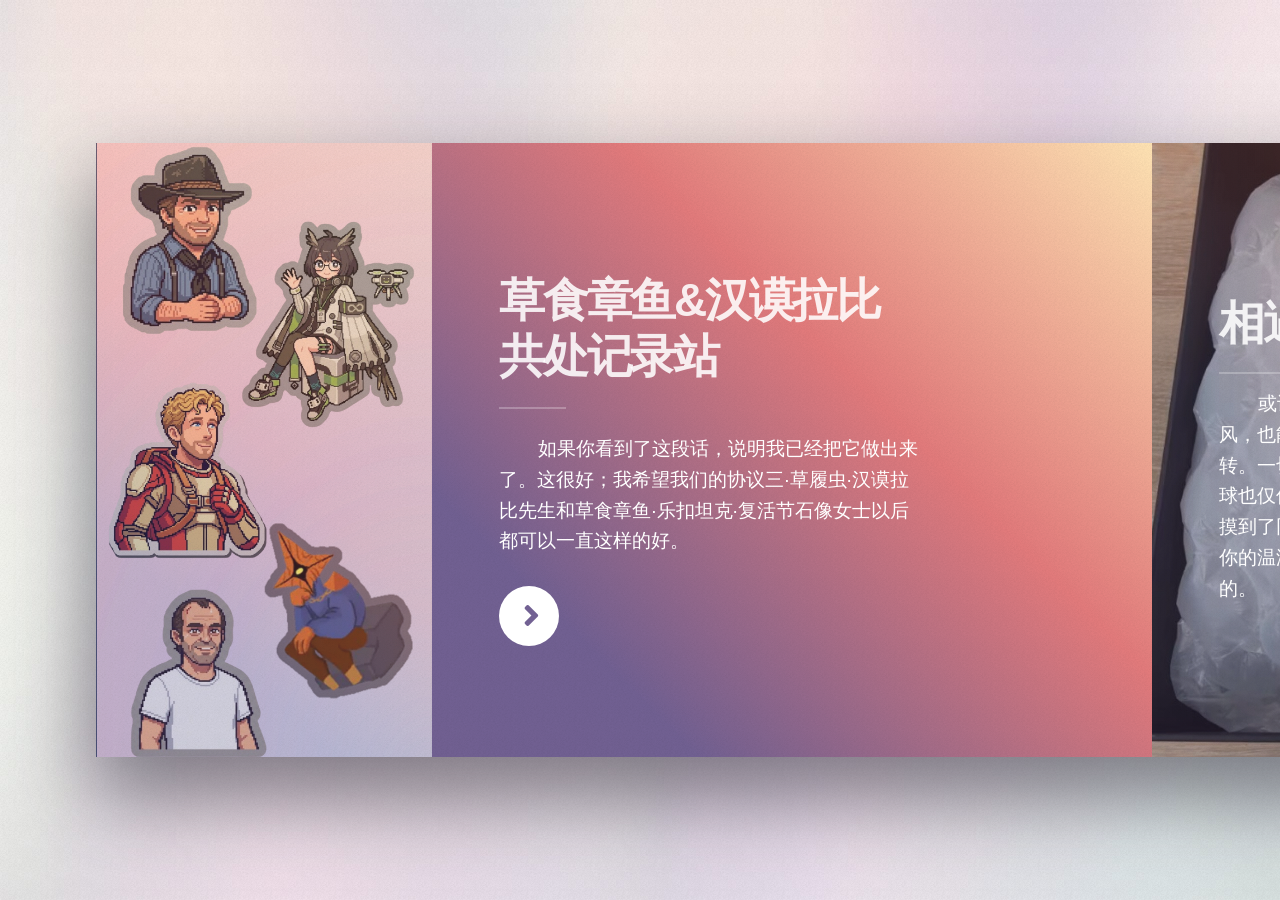
==== commit 1482b814: "Update private_0517_story.html" ====
--- a/private_0517_story.html
+++ b/private_0517_story.html
@@ -1,22 +1,17 @@
 <!DOCTYPE HTML>
-<!--
-	Ethereal by HTML5 UP
-	html5up.net | @ajlkn
-	Free for personal and commercial use under the CCA 3.0 license (html5up.net/license)
--->
 <html>
 	<head>
-		<script>
-			// 立即检查令牌
+		<!-- <script>
 			(function() {
 				const token = sessionStorage.getItem('access_token');
 				if (token !== 'entry_granted_0517') {
-					// 清除可能存在的伪造令牌
 					sessionStorage.clear();
 					window.location.href = "https://www.mps.gov.cn/n2253534/n2253543/c9257095/content.html";
 				}
 			})();
-		</script>
+		</script> -->
+
+		
 		<title>我是你爹</title>
 		<meta charset="utf-8" />
 		<meta name="viewport" content="width=device-width, initial-scale=1, user-scalable=no" />
@@ -26,14 +21,9 @@
 		<noscript><link rel="stylesheet" href="assets/css/noscript.css" /></noscript>
 	</head>
 	<body class="is-preload">
-
-		<!-- Page Wrapper -->
 			<div id="page-wrapper">
-
-				<!-- Wrapper -->
 					<div id="wrapper">
 
-						<!-- Panel (Banner) -->
 							<section class="panel banner right">
 								<div class="content color0 span-3-75">
 									<h1 class="major" style="font-size: 2.4rem;">草食章鱼&amp;汉谟拉比<br />
@@ -48,7 +38,6 @@
 								</div>
 							</section>
 
-						<!-- Panel (Spotlight) -->
 							<section class="panel spotlight medium right" id="first">
 								<div class="content span-7">
 									<h2 class="major" style="font-size: 2.4rem;">相遇已是上上签</h2>
@@ -111,7 +100,6 @@
     </div>
 </section>
 
-						<!-- Panel (Spotlight) -->
 							<section class="panel spotlight large left">
 								<div class="content span-3" style="width: 18rem; max-width: 100%;"">
 									<h2 class="major" style="font-size: 2.4rem; ">好正经啊编不出来了</h2>
@@ -121,8 +109,6 @@
 									<img src="images/pic03.jpg" alt="" />
 								</div>
 							</section>
-
-						<!-- Panel -->
 							<section class="panel">
 								<div class="intro color2" style="width: 28rem; max-width: 100%; display: flex; flex-direction: column; justify-content: center; align-items: center; text-align: center;">
 									<h2 class="major" style="font-size: 2.4rem; width: 100%; text-align: left;">照片墙</h2>
@@ -148,7 +134,6 @@
 								</div>
 							</section>
 
-						<!-- Panel -->
 							<section class="panel color4-alt">
 								<div class="intro color4" style="width:25rem">
 									<h2 class="major">写在后面的话</h2>
@@ -181,7 +166,6 @@
 								</div>
 							</section>
 
-						<!-- Panel -->
 							<section class="panel color2-alt">
 								<div class="intro color2">
 									<h2 class="major">想不出来写啥了</h2>
@@ -486,20 +470,14 @@
     })();
 </script>
 </div>
-									
-									
-									
-									
+							
 							</section>
-
-						<!-- Copyright -->
 							<div class="copyright">&copy; Untitled. Design: <a href="https://html5up.net">HTML5 UP</a>.</div>
 
 					</div>
 
 			</div>
 
-		<!-- Scripts -->
 			<script src="assets/js/jquery.min.js"></script>
 			<script src="assets/js/browser.min.js"></script>
 			<script src="assets/js/breakpoints.min.js"></script>
@@ -510,16 +488,14 @@
     const form = document.getElementById('guestbook-form');
     const messageList = document.getElementById('message-list');
 
-    // 1. 页面加载时：从 localStorage 读取并渲染已有留言
     const loadMessages = () => {
         const savedMessages = JSON.parse(localStorage.getItem('my_guestbook_messages')) || [];
-        messageList.innerHTML = ''; // 清空当前列表
+        messageList.innerHTML = '';
         savedMessages.forEach(msg => {
             renderMessage(msg.name, msg.content, msg.date);
         });
     };
 
-    // 2. 渲染单条留言的函数 (保持你原来的 HTML 结构)
     const renderMessage = (name, content, date) => {
         const messageBox = document.createElement('div');
         messageBox.className = 'box';
@@ -528,35 +504,32 @@
             <p><strong>${name}:</strong> ${content}</p>
             <span style="font-size: 0.8rem; color: rgba(255,255,255,0.5);">${date}</span>
         `;
-        // 新留言放在最上面
+
         messageList.insertBefore(messageBox, messageList.firstChild);
     };
 
-    // 3. 提交表单时的逻辑
+
     form.addEventListener('submit', (e) => {
-        e.preventDefault(); // 阻止页面刷新
+        e.preventDefault(); 
 
         const nameInput = document.getElementById('gb-name');
         const messageInput = document.getElementById('gb-message');
         
         if (!nameInput.value || !messageInput.value) return;
 
-        const date = new Date().toISOString().split('T')[0]; // 获取当前日期 YYYY-MM-DD
+        const date = new Date().toISOString().split('T')[0]; 
         const newMsg = {
             name: nameInput.value,
             content: messageInput.value,
             date: date
         };
 
-        // 保存到 localStorage
         const savedMessages = JSON.parse(localStorage.getItem('my_guestbook_messages')) || [];
         savedMessages.push(newMsg);
         localStorage.setItem('my_guestbook_messages', JSON.stringify(savedMessages));
 
-        // 实时同步到右侧墙上
         renderMessage(newMsg.name, newMsg.content, newMsg.date);
 
-        // 清空输入框
         form.reset();
     });
 
@@ -565,4 +538,4 @@
 </script>
 
 	</body>
-</html>+</html>
